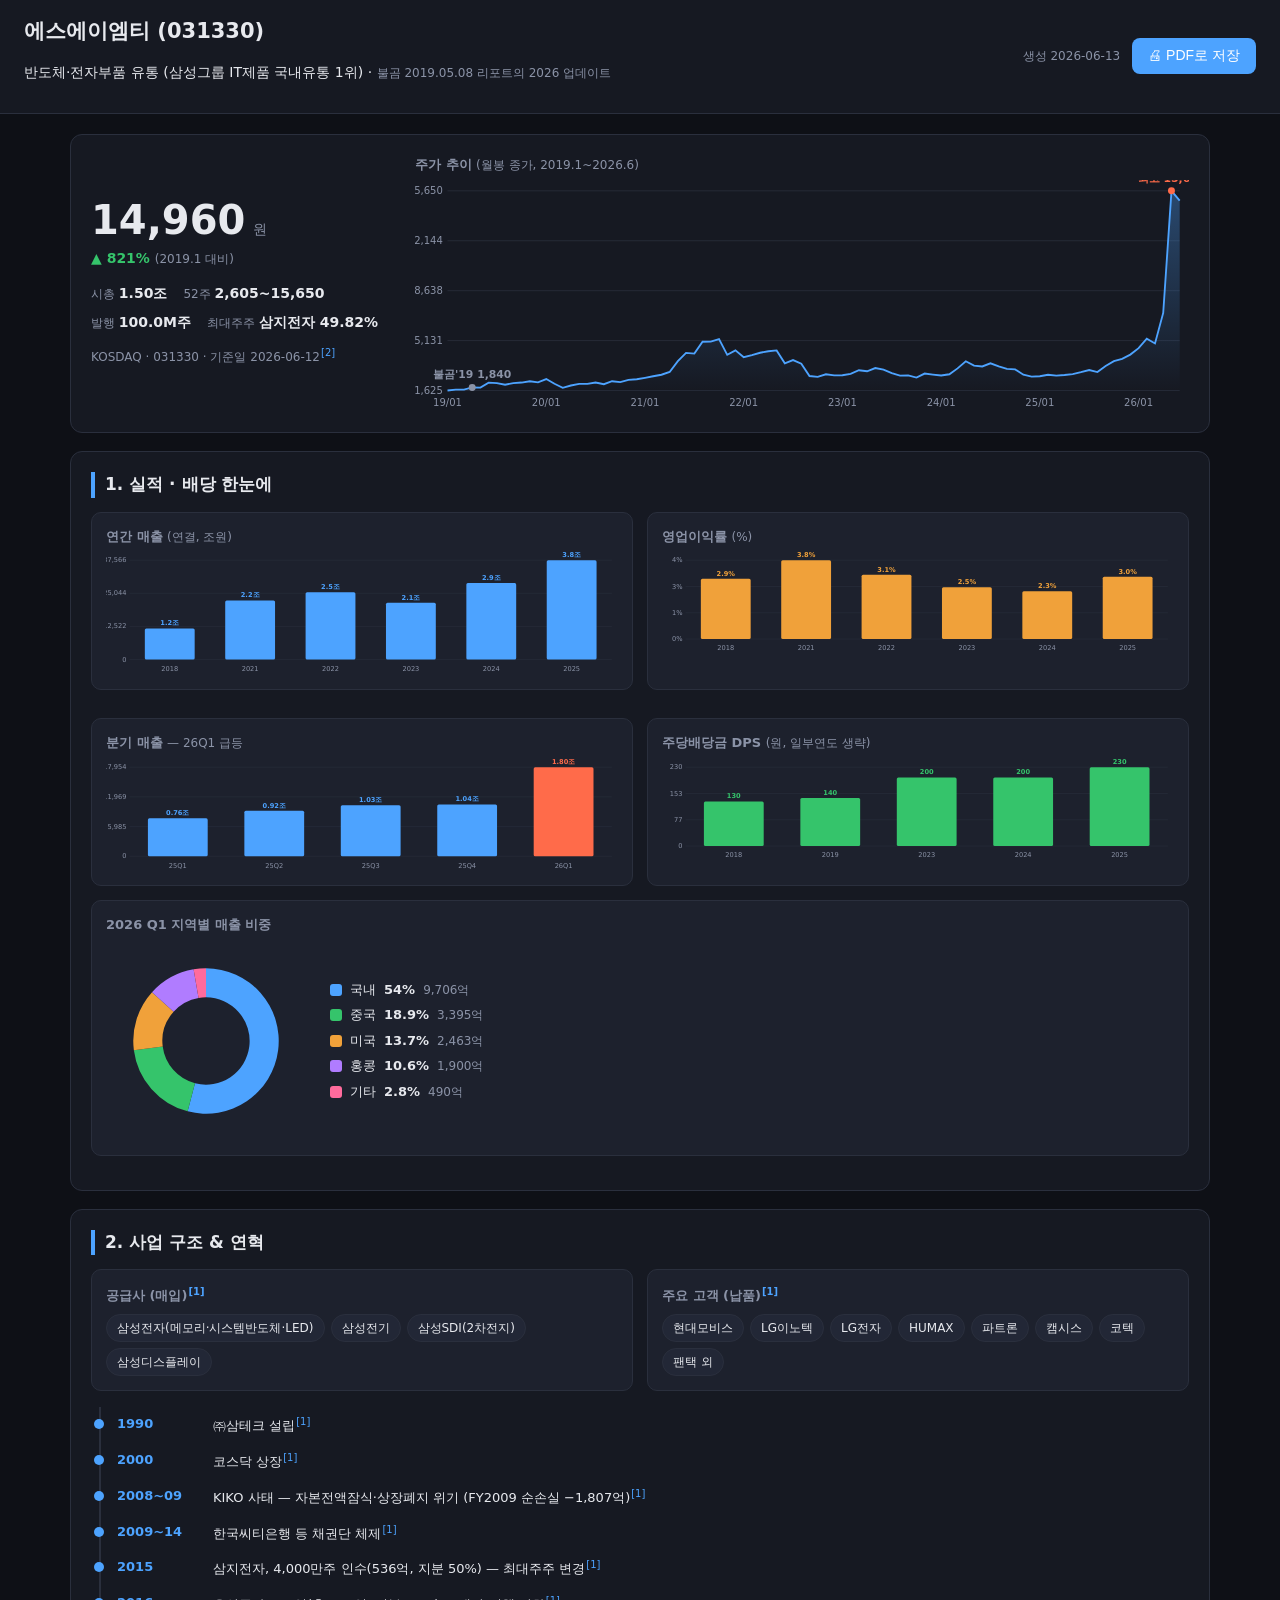
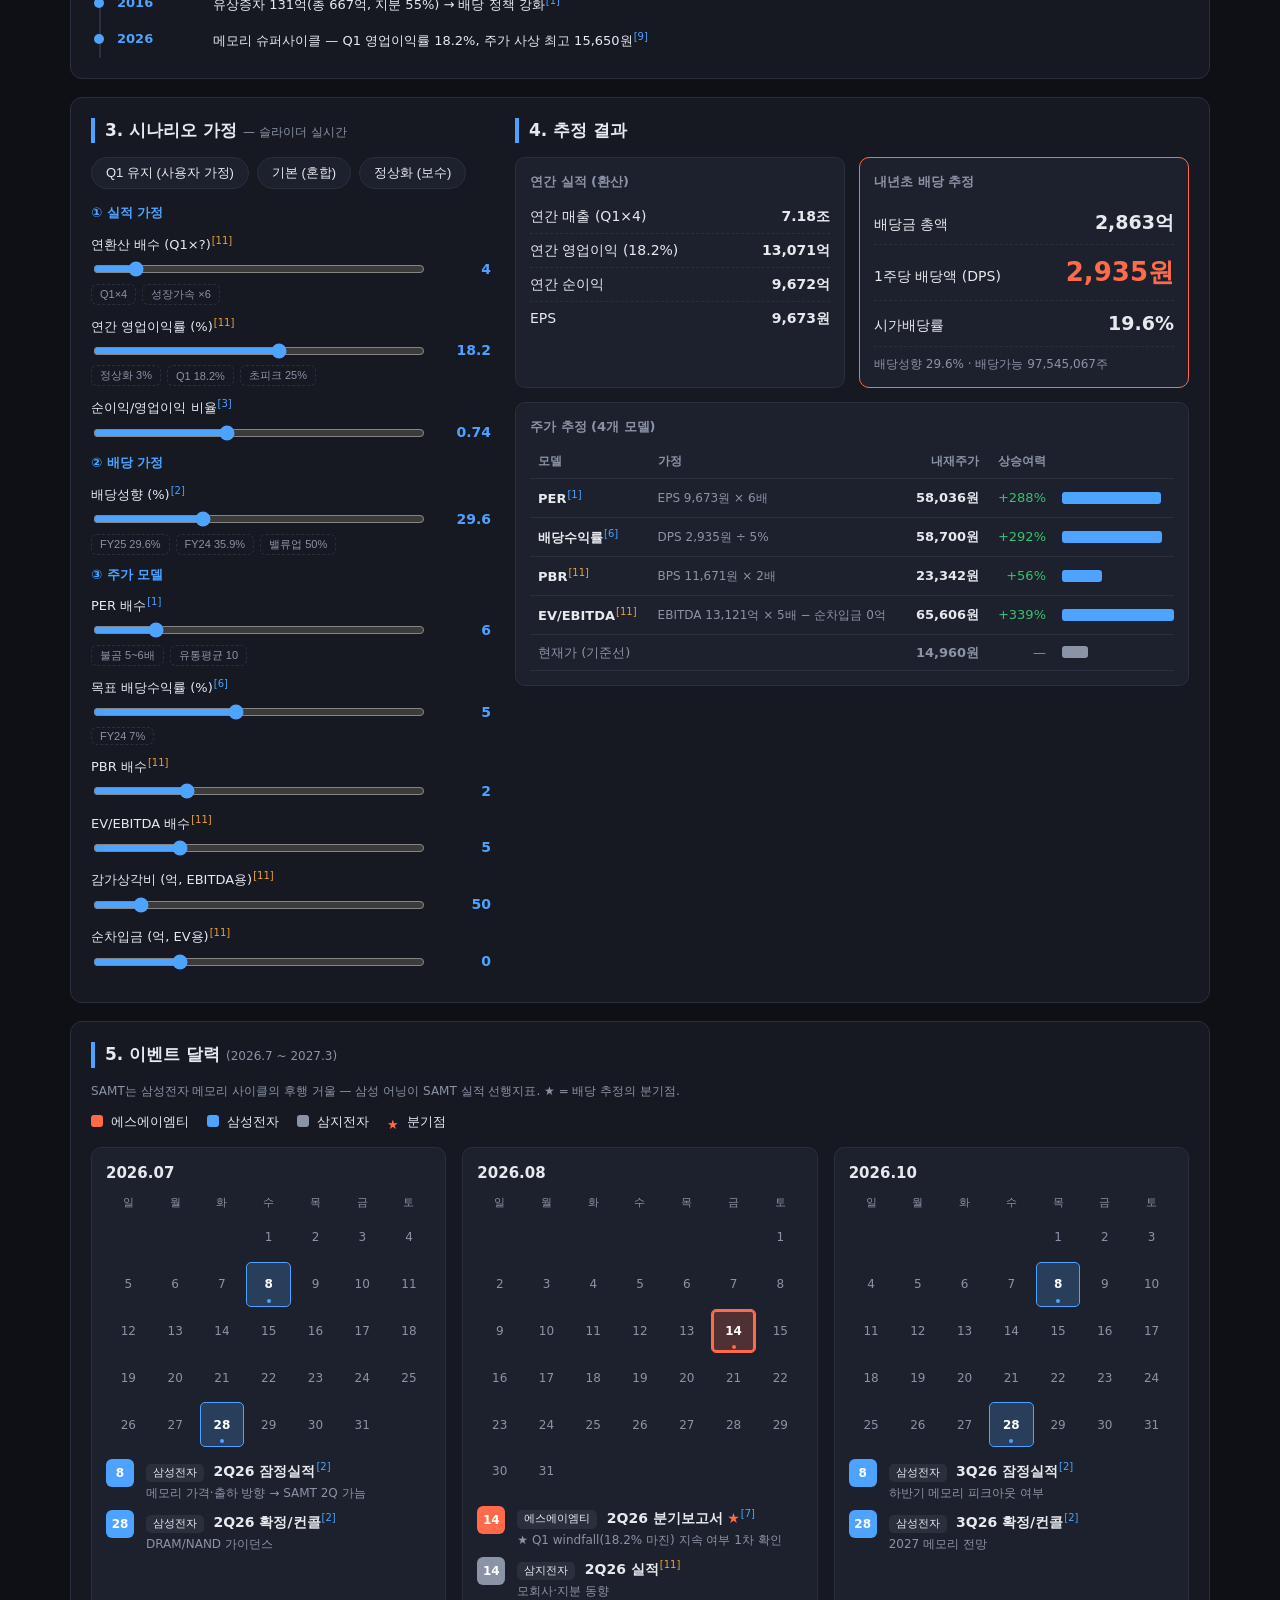
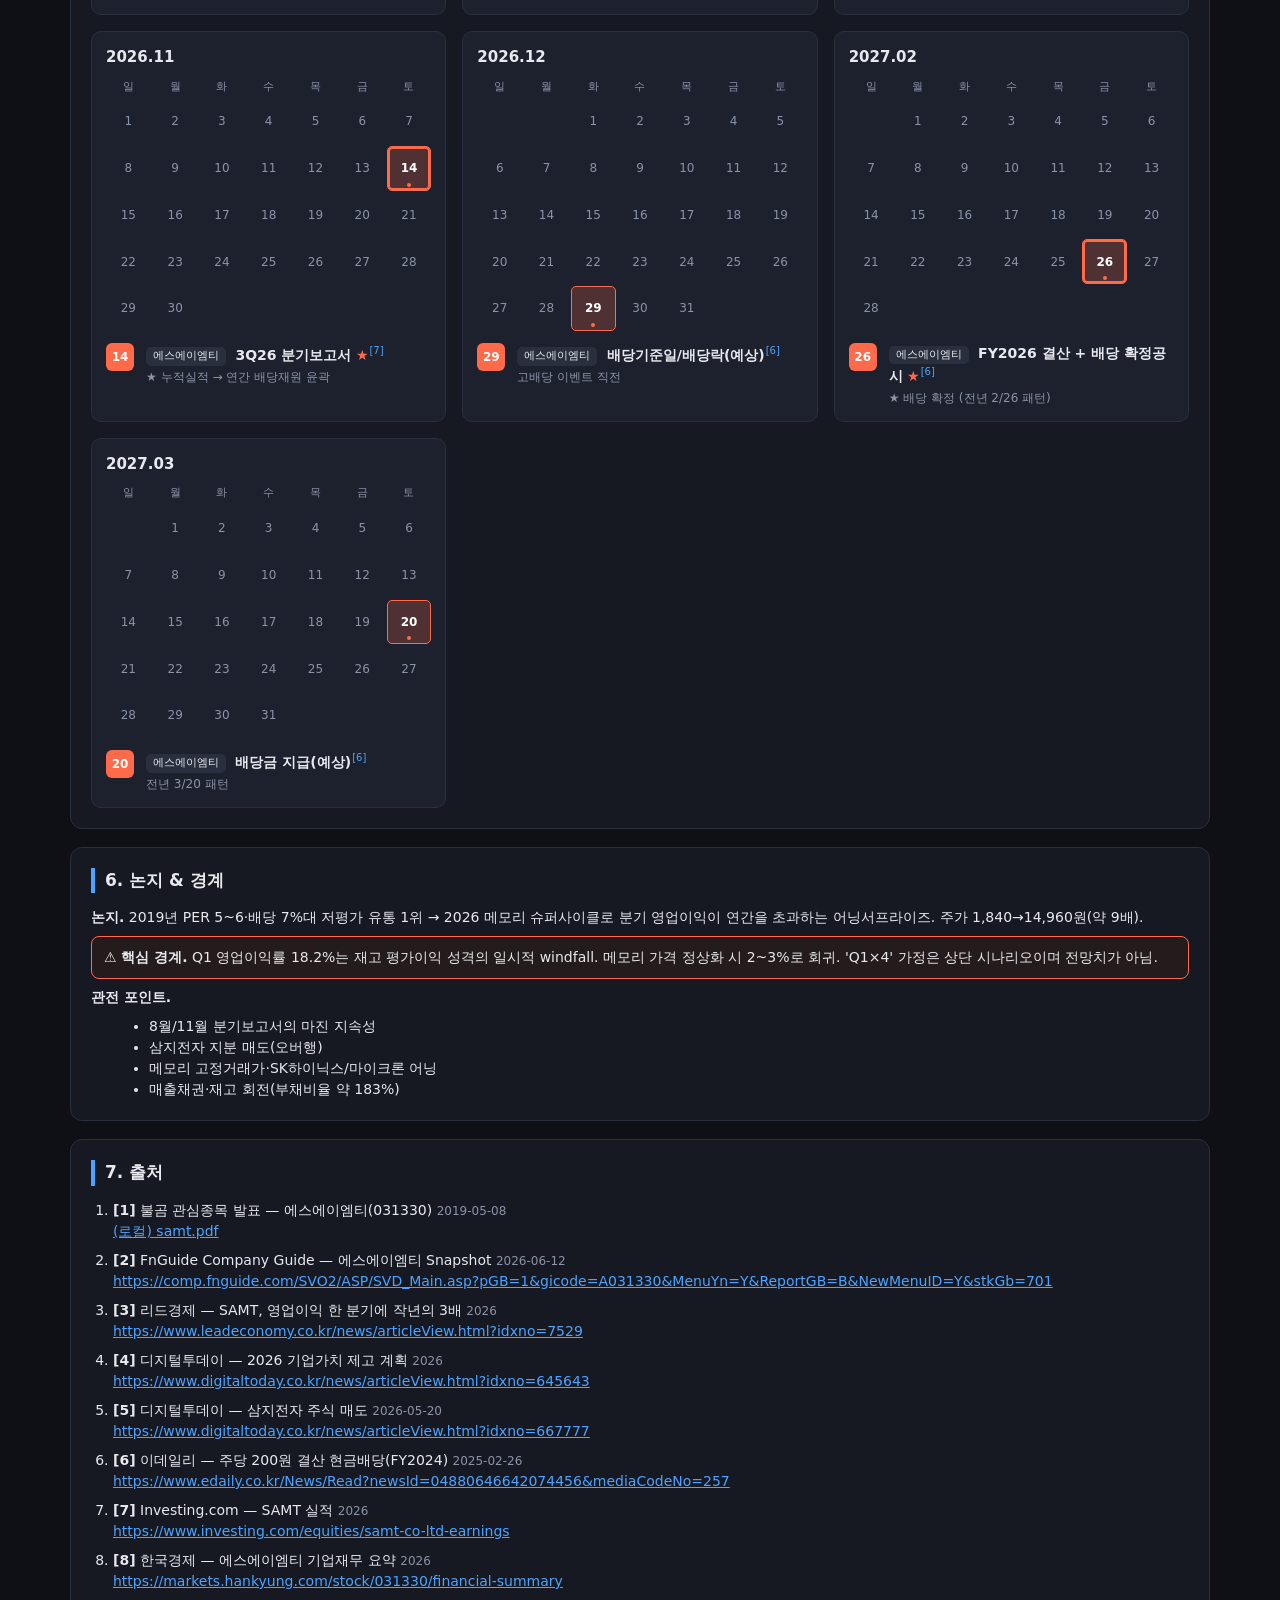
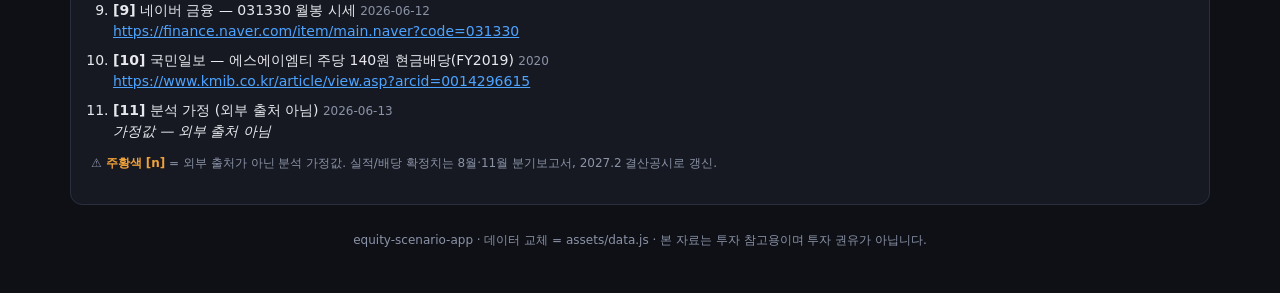
==== samt/index.html @ 032c8e7d "invest_companies: 공개 기업 시나리오 분석 포털 + SAMT(031330) 앱 - 포털 index.html + samt/ 인터랙티브 앱(주가차트·실적/배당 시각화·달" ====
<!DOCTYPE html>
<html lang="ko">
<head>
  <meta charset="UTF-8">
  <meta name="viewport" content="width=device-width, initial-scale=1.0">
  <title>에스에이엠티(031330) 시나리오 분석</title>
  <link rel="stylesheet" href="assets/style.css">
</head>
<body>
  <header class="top">
    <div class="brand">
      <h1 id="title">로딩…</h1>
      <p id="subtitle"></p>
    </div>
    <div class="actions">
      <span id="genstamp" class="sub"></span>
      <button id="printBtn">🖨 PDF로 저장</button>
    </div>
  </header>

  <main>
    <!-- 히어로 + 주가 차트 -->
    <section class="panel hero-panel">
      <div id="hero" class="hero"></div>
      <div class="chartbox"><div class="chart-h">주가 추이 <span class="sub">(월봉 종가, 2019.1~2026.6)</span></div><div id="priceChart"></div></div>
    </section>

    <!-- 실적/배당 시각화 -->
    <section class="panel">
      <h2>1. 실적 · 배당 한눈에</h2>
      <div class="grid2">
        <div class="cb"><div class="chart-h">연간 매출 <span class="sub">(연결, 조원)</span></div><div id="revChart"></div></div>
        <div class="cb"><div class="chart-h">영업이익률 <span class="sub">(%)</span></div><div id="opChart"></div></div>
        <div class="cb"><div class="chart-h">분기 매출 <span class="sub">— 26Q1 급등</span></div><div id="qChart"></div></div>
        <div class="cb"><div class="chart-h">주당배당금 DPS <span class="sub">(원, 일부연도 생략)</span></div><div id="dpsChart"></div></div>
      </div>
      <div class="cb"><div class="chart-h">2026 Q1 지역별 매출 비중</div><div id="regionChart"></div></div>
    </section>

    <!-- 기업 개요 -->
    <section class="panel">
      <h2>2. 사업 구조 & 연혁</h2>
      <div id="profile" class="profile"></div>
      <div id="timeline" class="timeline"></div>
    </section>

    <!-- 시나리오 -->
    <section class="panel split">
      <div class="left">
        <h2>3. 시나리오 가정 <span class="sub">— 슬라이더 실시간</span></h2>
        <div id="presets" class="presets"></div>
        <div id="sliders"></div>
      </div>
      <div class="right">
        <h2>4. 추정 결과</h2>
        <div class="resgrid">
          <div class="rescard"><h3>연간 실적 (환산)</h3><div id="pnl"></div></div>
          <div class="rescard hot"><h3>내년초 배당 추정</h3><div id="divbox"></div></div>
        </div>
        <div class="rescard wide"><h3>주가 추정 (4개 모델)</h3><div id="targets"></div></div>
      </div>
    </section>

    <!-- 이벤트 달력 -->
    <section class="panel">
      <h2>5. 이벤트 달력 <span class="sub">(2026.7 ~ 2027.3)</span></h2>
      <p class="sub">SAMT는 삼성전자 메모리 사이클의 후행 거울 — 삼성 어닝이 SAMT 실적 선행지표. ★ = 배당 추정의 분기점.</p>
      <div id="calLegend" class="callegend"></div>
      <div id="calendar" class="calwrap"></div>
    </section>

    <!-- 논지 -->
    <section class="panel">
      <h2>6. 논지 & 경계</h2>
      <div id="narrative" class="narrative"></div>
    </section>

    <!-- 출처 -->
    <section class="panel">
      <h2>7. 출처</h2>
      <ol id="sources" class="sources"></ol>
      <p class="sub">⚠️ <span class="assref-legend">주황색 [n]</span> = 외부 출처가 아닌 분석 가정값. 실적/배당 확정치는 8월·11월 분기보고서, 2027.2 결산공시로 갱신.</p>
    </section>

    <footer class="ftr sub">equity-scenario-app · 데이터 교체 = assets/data.js · 본 자료는 투자 참고용이며 투자 권유가 아닙니다.</footer>
  </main>

  <script src="assets/price.js"></script>
  <script src="assets/data.js"></script>
  <script src="assets/engine.js"></script>
</body>
</html>
---- samt/assets/style.css ----
:root{
  --bg:#0e1016; --panel:#161922; --card:#1d212d; --line:#2a2f3d;
  --tx:#e7e9ee; --sub:#8b93a7; --acc:#4da3ff; --hot:#ff6b4a; --up:#35c46b; --down:#ff5d6c; --assume:#f0a13a;
}
*{box-sizing:border-box}
body{margin:0;background:var(--bg);color:var(--tx);font-family:"Segoe UI","Malgun Gothic",system-ui,sans-serif;font-size:14px;line-height:1.5}
h1{font-size:21px;margin:0} h2{font-size:17px;margin:0 0 14px;border-left:4px solid var(--acc);padding-left:10px}
h3{font-size:13px;margin:0 0 8px;color:var(--sub);font-weight:600}
h4{font-size:13px;margin:0 0 8px;color:var(--acc)}
.sub{color:var(--sub);font-size:12px;font-weight:400}
a{color:var(--acc);word-break:break-all}

.top{display:flex;justify-content:space-between;align-items:center;gap:16px;padding:16px 24px;background:var(--panel);border-bottom:1px solid var(--line);position:sticky;top:0;z-index:5}
.actions{display:flex;align-items:center;gap:12px;white-space:nowrap}
#printBtn{background:var(--acc);color:#fff;border:0;border-radius:8px;padding:9px 16px;font-size:14px;cursor:pointer}
#printBtn:hover{filter:brightness(1.1)}

main{max-width:1180px;margin:0 auto;padding:20px}
.panel{background:var(--panel);border:1px solid var(--line);border-radius:12px;padding:20px;margin-bottom:18px}

/* hero */
.hero-panel{display:grid;grid-template-columns:300px 1fr;gap:24px;align-items:center}
@media(max-width:820px){.hero-panel{grid-template-columns:1fr}}
.price{display:flex;align-items:baseline;gap:8px;flex-wrap:wrap}
.price b{font-size:40px;font-variant-numeric:tabular-nums;line-height:1}
.price .unit{color:var(--sub)}
.chg{font-size:14px;font-weight:700}.chg.up{color:var(--up)}.chg.down{color:var(--down)}
.herostats{display:flex;flex-wrap:wrap;gap:8px 16px;margin-top:14px}
.herostats span{font-size:12px;color:var(--sub)}.herostats b{color:var(--tx);font-size:14px}
.herostamp{margin-top:12px}
.chartbox{min-width:0}
.chart-h{font-size:13px;color:var(--sub);margin-bottom:6px;font-weight:600}

/* charts */
.chart{width:100%;height:auto;display:block}
.chart .grid{stroke:var(--line);stroke-width:1}
.chart .yl,.chart .xl{fill:var(--sub);font-size:13px;font-family:inherit}
.chart .bl{font-size:13px;font-weight:700}
.chart .mklab{font-size:14px;font-weight:700}
.cb{background:var(--card);border:1px solid var(--line);border-radius:10px;padding:14px;margin-bottom:14px}
.grid2{display:grid;grid-template-columns:1fr 1fr;gap:14px}
@media(max-width:760px){.grid2{grid-template-columns:1fr}}
.donutwrap{display:flex;align-items:center;gap:24px;flex-wrap:wrap}
.donut{width:200px;height:200px}
.legend{display:flex;flex-direction:column;gap:6px}
.legend .lg,.callegend .lg{display:flex;align-items:center;gap:8px;font-size:13px}
.sw{width:12px;height:12px;border-radius:3px;display:inline-block}
.sw.star{background:transparent;color:var(--hot)}

/* profile */
.profile{display:grid;grid-template-columns:1fr 1fr;gap:14px;margin-bottom:16px}
@media(max-width:760px){.profile{grid-template-columns:1fr}}
.pcard{background:var(--card);border:1px solid var(--line);border-radius:10px;padding:14px}
.chips{display:flex;flex-wrap:wrap;gap:6px}
.chip{background:#222736;border:1px solid var(--line);border-radius:14px;padding:4px 10px;font-size:12px}
.timeline{display:flex;flex-direction:column;gap:0;border-left:2px solid var(--line);margin-left:8px;padding-left:0}
.tl{display:grid;grid-template-columns:84px 1fr;gap:12px;padding:7px 0 7px 16px;position:relative}
.tl::before{content:"";position:absolute;left:-7px;top:12px;width:10px;height:10px;border-radius:50%;background:var(--acc)}
.tly{color:var(--acc);font-weight:700;font-size:13px}
.tlt{font-size:13px}

/* split / sliders */
.split{display:grid;grid-template-columns:minmax(310px,400px) 1fr;gap:24px}
@media(max-width:880px){.split{grid-template-columns:1fr}}
.presets{display:flex;flex-wrap:wrap;gap:8px;margin-bottom:14px}
.preset{background:var(--card);border:1px solid var(--line);color:var(--tx);border-radius:20px;padding:6px 14px;cursor:pointer;font-size:13px}
.preset.active{background:var(--acc);border-color:var(--acc);color:#fff}
.sgroup{margin-bottom:8px}.srow{margin:10px 0}
.srow label{display:block;font-size:13px;margin-bottom:4px}
.sctl{display:flex;align-items:center;gap:10px}
.sctl input[type=range]{flex:1;accent-color:var(--acc)}
.sctl output{min-width:54px;text-align:right;font-variant-numeric:tabular-nums;font-weight:700;color:var(--acc)}
.marks{display:flex;flex-wrap:wrap;gap:6px;margin-top:4px}
.mark{background:transparent;border:1px dashed var(--line);color:var(--sub);border-radius:6px;padding:2px 8px;font-size:11px;cursor:pointer}
.mark:hover{border-color:var(--acc);color:var(--acc)}

/* results */
.resgrid{display:grid;grid-template-columns:1fr 1fr;gap:14px;margin-bottom:14px}
@media(max-width:620px){.resgrid{grid-template-columns:1fr}}
.rescard{background:var(--card);border:1px solid var(--line);border-radius:10px;padding:14px}
.rescard.hot{border-color:var(--hot)}
.card-row{display:flex;justify-content:space-between;padding:6px 0;border-bottom:1px dashed var(--line)}
.card-row:last-child{border:0}.card-row b{font-variant-numeric:tabular-nums}
.big{display:flex;justify-content:space-between;align-items:baseline;padding:8px 0;border-bottom:1px dashed var(--line)}
.big b{font-size:19px;font-variant-numeric:tabular-nums}.big.hot b{font-size:26px;color:var(--hot)}
.hint{color:var(--sub);font-size:12px;margin-top:8px}
#targets table{width:100%;border-collapse:collapse;font-size:13px}
#targets th,#targets td{padding:8px;border-bottom:1px solid var(--line);text-align:left;vertical-align:middle}
#targets th{color:var(--sub);font-weight:600;font-size:12px}
#targets .num{text-align:right;font-variant-numeric:tabular-nums}
#targets .assume{color:var(--sub);font-size:12px}
#targets .up{color:var(--up)}#targets .down{color:var(--down)}
#targets .bar{width:120px}#targets td.bar{padding-right:0}
#targets .bar .b{display:block;height:12px;background:var(--acc);border-radius:3px;min-width:2px}
#targets .bar .b.cur{background:var(--sub)}
#targets tr.cur td{color:var(--sub)}

/* calendar */
.callegend{display:flex;flex-wrap:wrap;gap:8px 18px;margin:10px 0 16px}
.calwrap{display:grid;grid-template-columns:repeat(auto-fill,minmax(280px,1fr));gap:16px}
.month{background:var(--card);border:1px solid var(--line);border-radius:10px;padding:14px}
.month h4{font-size:15px;color:var(--tx);margin-bottom:10px}
.cal .wd{display:grid;grid-template-columns:repeat(7,1fr);gap:2px;margin-bottom:4px}
.cal .wd span{text-align:center;font-size:11px;color:var(--sub)}
.cal .grid{display:grid;grid-template-columns:repeat(7,1fr);gap:2px}
.cell{aspect-ratio:1;display:flex;align-items:center;justify-content:center;font-size:12px;color:var(--sub);border-radius:5px;position:relative}
.cell.empty{visibility:hidden}
.cell.ev{background:color-mix(in srgb,var(--ec) 22%,transparent);color:#fff;font-weight:700;border:1px solid var(--ec)}
.cell.ev.star{box-shadow:0 0 0 2px var(--hot) inset}
.cell .dot{position:absolute;bottom:3px;width:4px;height:4px;border-radius:50%;background:var(--ec)}
.elists{margin-top:12px;display:flex;flex-direction:column;gap:8px}
.elist{display:grid;grid-template-columns:30px 1fr;gap:10px;align-items:start}
.elist .d{width:28px;height:28px;border-radius:6px;display:flex;align-items:center;justify-content:center;color:#fff;font-weight:700;font-size:12px}
.tag{display:inline-block;background:var(--line);border-radius:5px;padding:1px 7px;font-size:11px;margin-right:5px}
.st{color:var(--hot)}
.evr{color:var(--sub);font-size:12px;margin-top:2px}

/* narrative / sources */
.narrative p{margin:8px 0}.narrative ul{margin:6px 0 0 18px}
.narrative .warn{background:#241c1c;border:1px solid var(--hot);border-radius:8px;padding:10px 12px}
.sources{margin:0;padding-left:22px}.sources li{margin:8px 0}
.assref-legend{color:var(--assume);font-weight:700}
sup.fn{color:var(--acc);font-size:10px;cursor:help;margin-left:1px}
sup.fn.assref{color:var(--assume)}
.ftr{text-align:center;padding:8px 0 24px}

/* PRINT */
@media print{
  :root{--bg:#fff;--panel:#fff;--card:#fff;--line:#bbb;--tx:#111;--sub:#555}
  body{font-size:11px}
  .top{position:static;border-bottom:1px solid #000}
  #printBtn,.presets,.marks{display:none!important}
  .sctl input[type=range]{display:none}.sctl output{color:#000}.srow label{margin-bottom:0}
  .panel{border:1px solid #999;break-inside:avoid;page-break-inside:avoid;margin-bottom:10px}
  .grid2,.profile{grid-template-columns:1fr 1fr}.split{grid-template-columns:1fr 1fr}
  .calwrap{grid-template-columns:repeat(3,1fr)}
  .cell.ev,.chart rect,.chart path,.cell .dot,.elist .d,.sw{-webkit-print-color-adjust:exact;print-color-adjust:exact}
  .narrative .warn{background:#f3f3f3;border-color:#000}
  a{color:#000;text-decoration:underline}
  sup.fn,sup.fn.assref{color:#000}
}
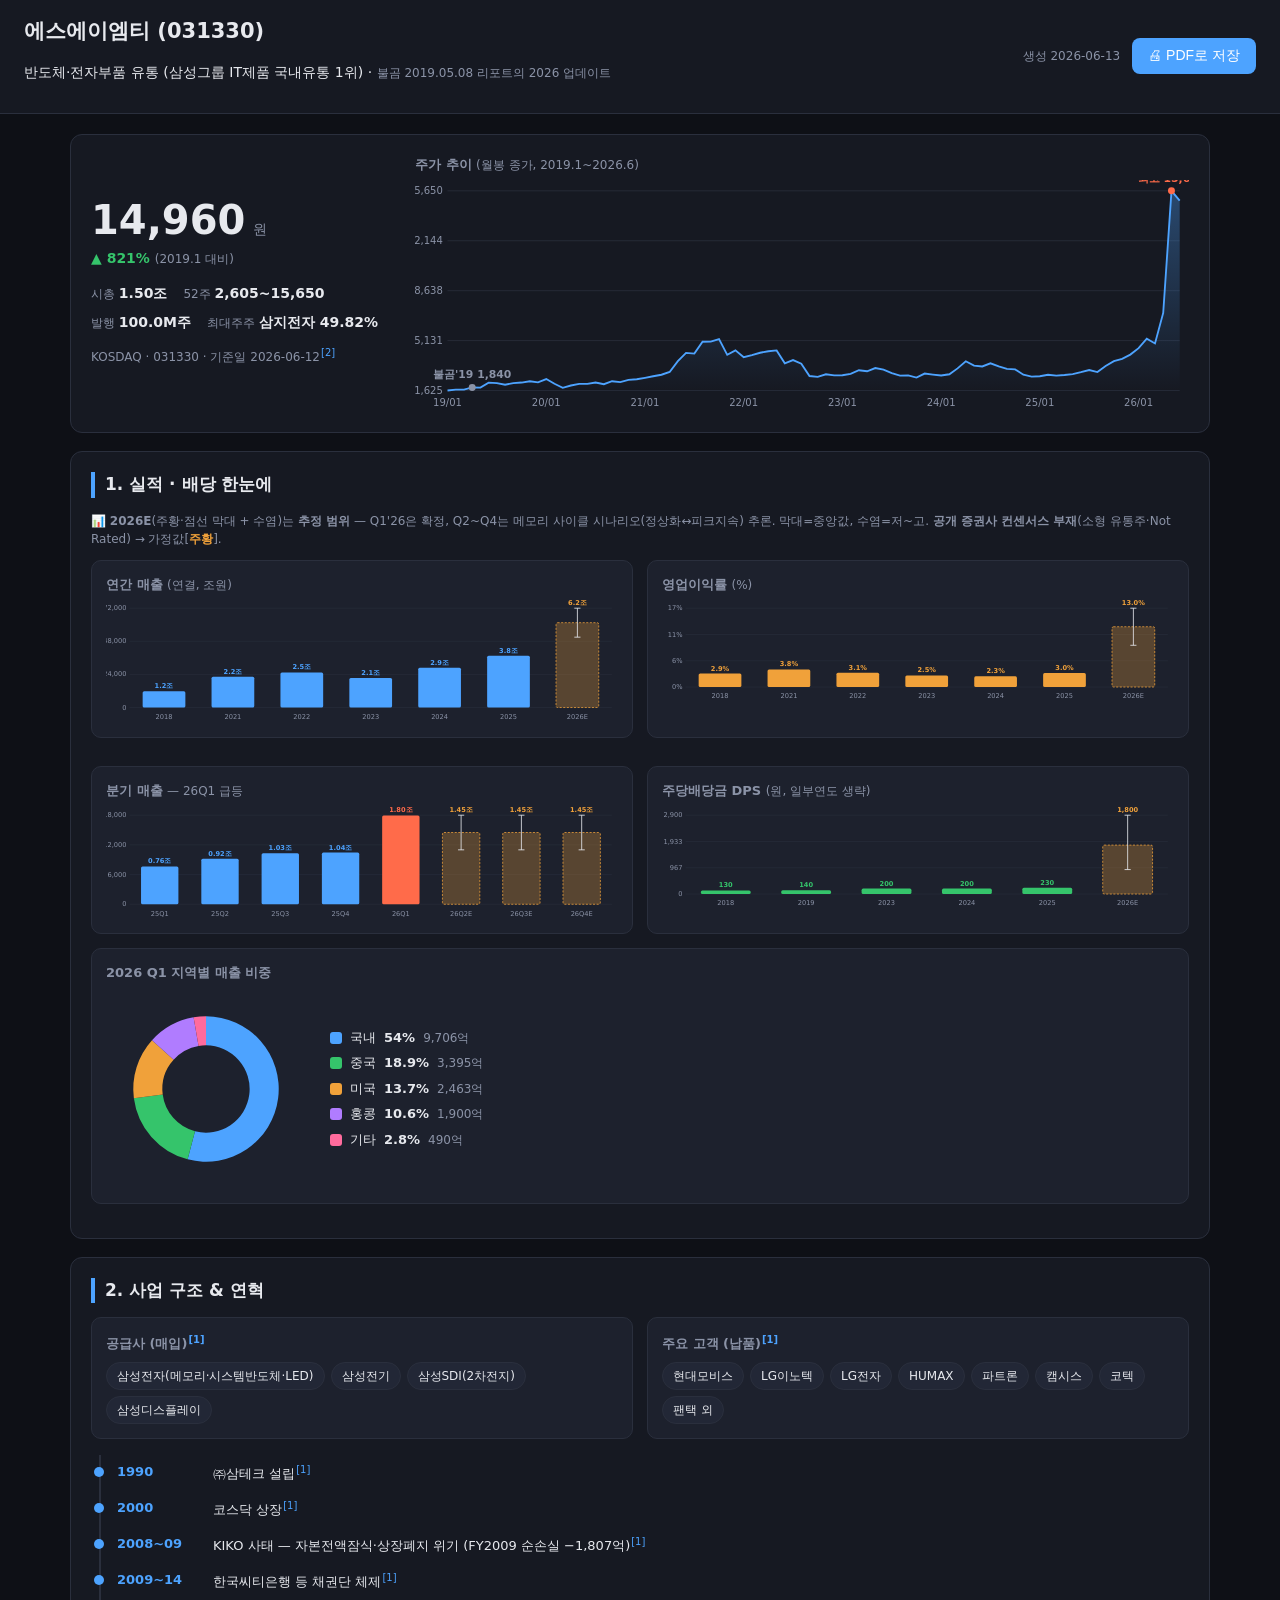
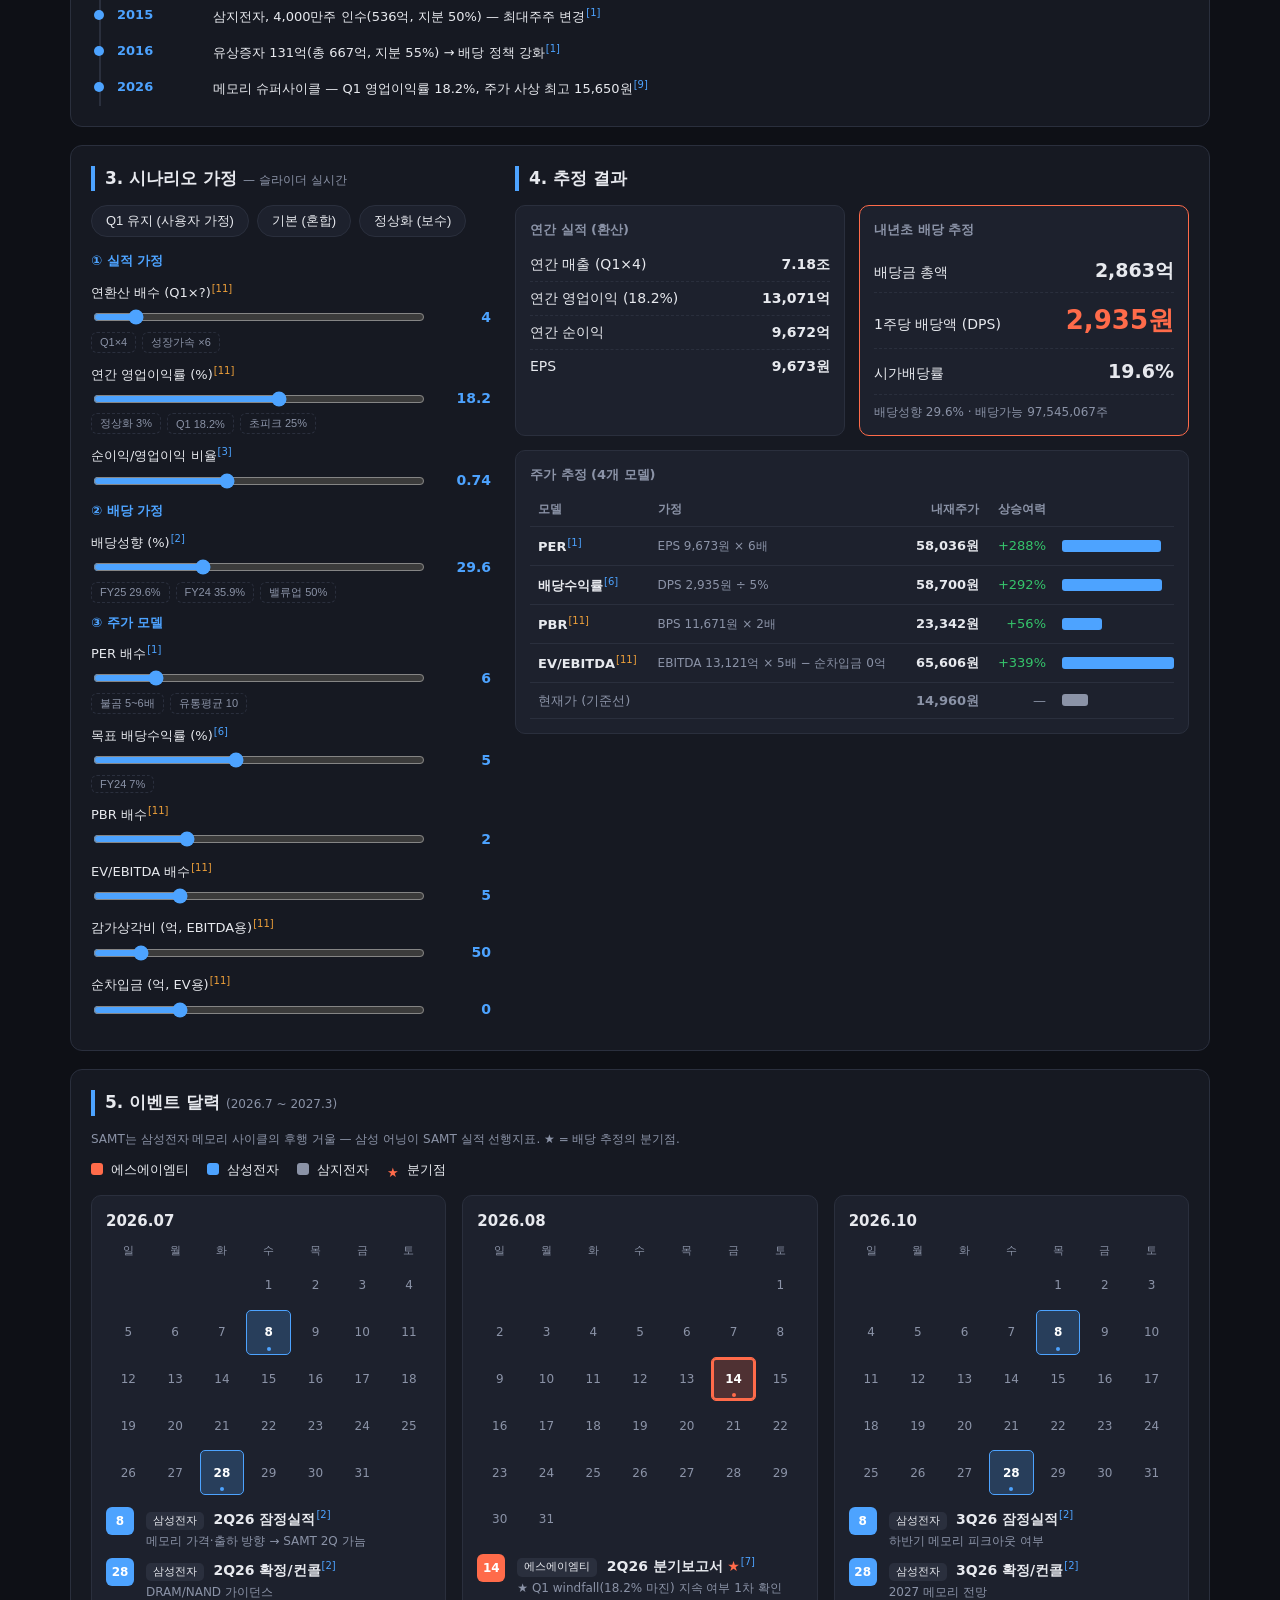
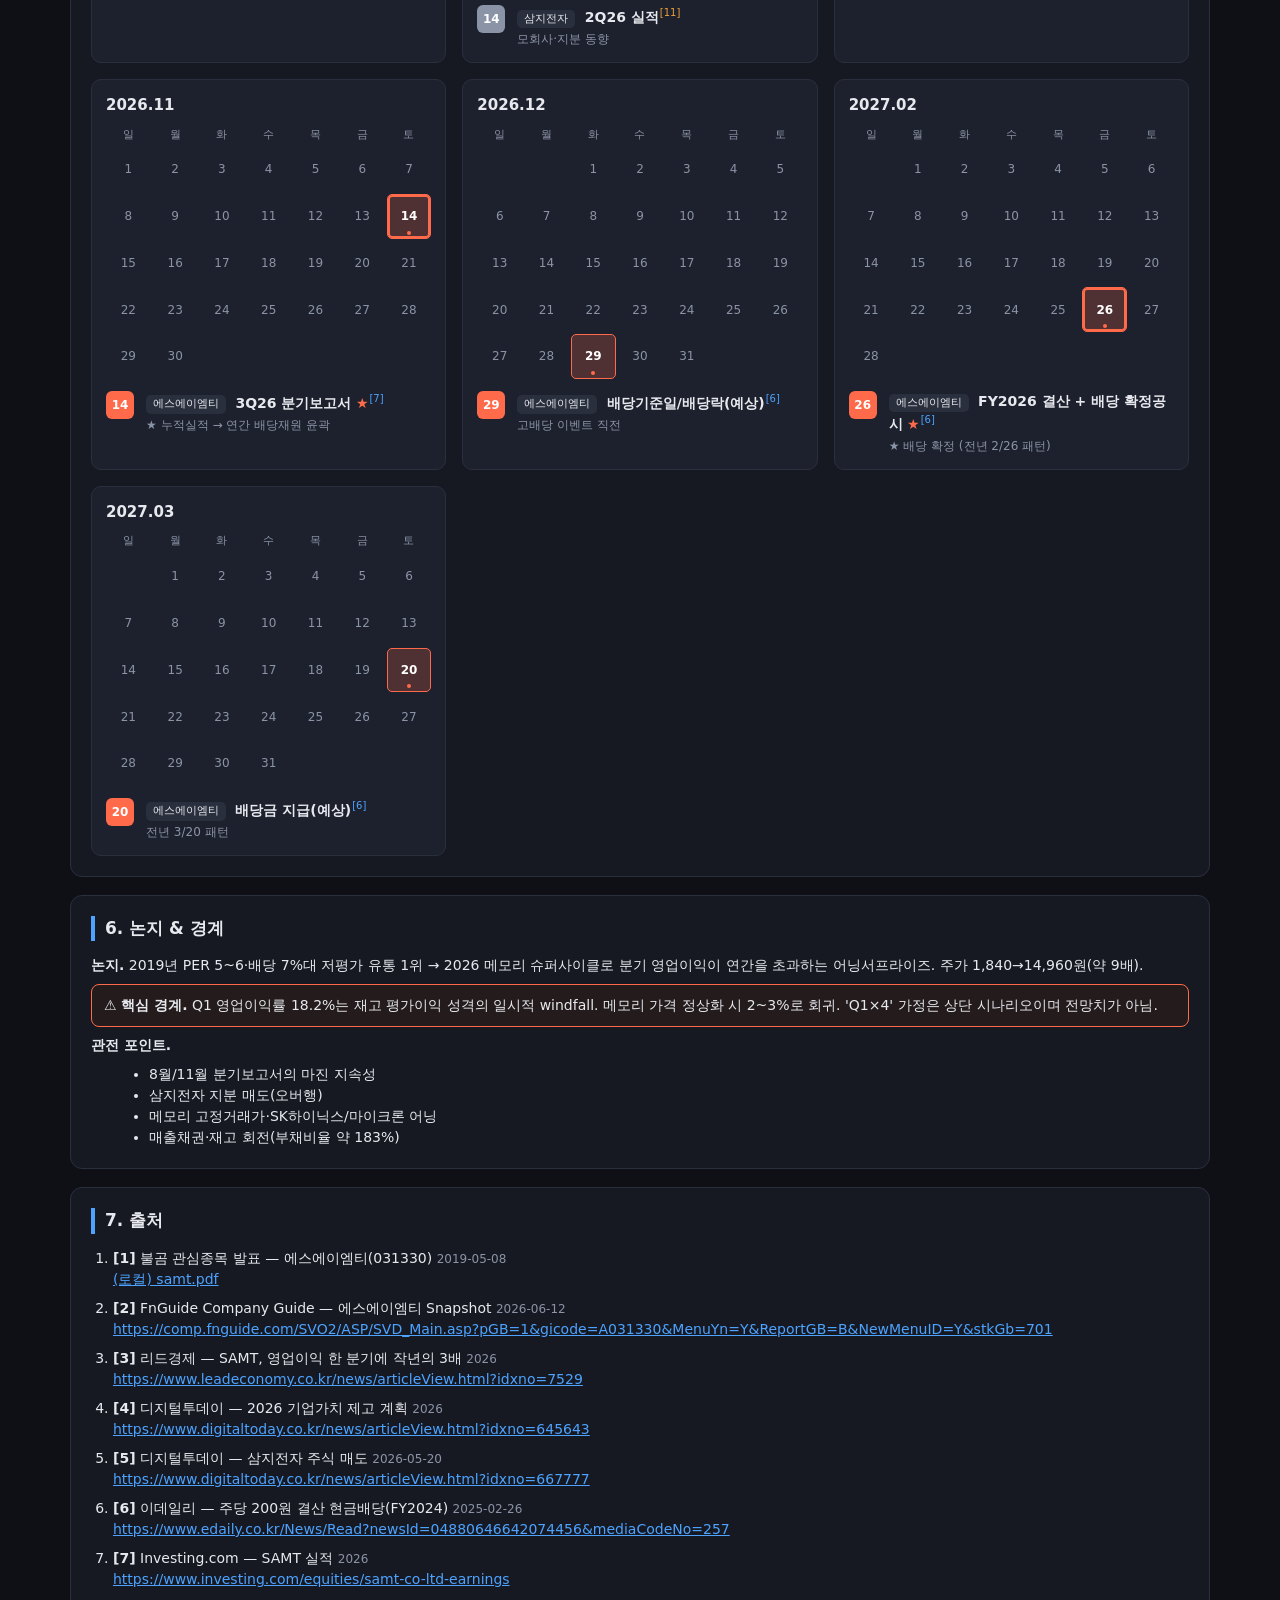
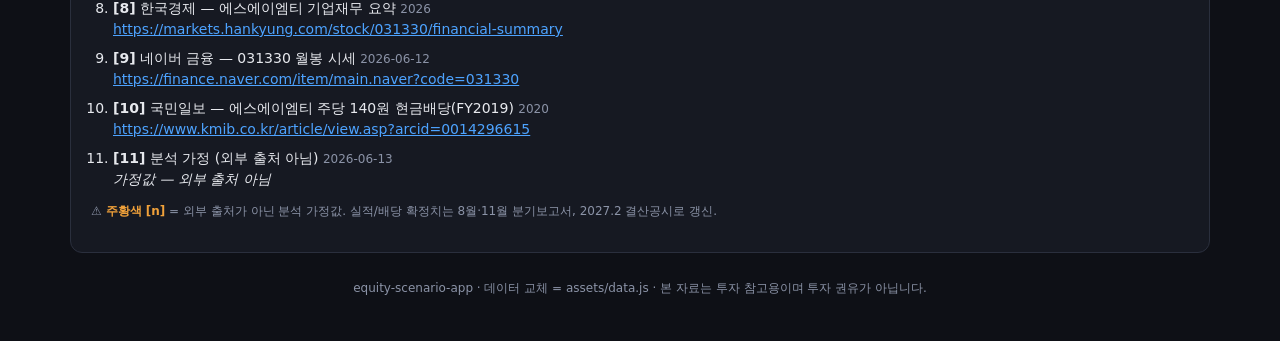
==== commit 841141c9: "samt: 실적·배당 차트에 2026E 추정 범위(수염) 추가 - 매출/영업이익률/분기/DPS 차트에 2026E 막대(중앙값)+수염(저~고) - Q1 확정 + Q2~Q4 메모리 사" ====
--- a/samt/index.html
+++ b/samt/index.html
@@ -28,6 +28,7 @@
     <!-- 실적/배당 시각화 -->
     <section class="panel">
       <h2>1. 실적 · 배당 한눈에</h2>
+      <p class="sub estcap">📊 <b>2026E</b>(주황·점선 막대 + 수염)는 <b>추정 범위</b> — Q1'26은 확정, Q2~Q4는 메모리 사이클 시나리오(정상화↔피크지속) 추론. 막대=중앙값, 수염=저~고. <b>공개 증권사 컨센서스 부재</b>(소형 유통주·Not Rated) → 가정값[<span class="assref-legend">주황</span>].</p>
       <div class="grid2">
         <div class="cb"><div class="chart-h">연간 매출 <span class="sub">(연결, 조원)</span></div><div id="revChart"></div></div>
         <div class="cb"><div class="chart-h">영업이익률 <span class="sub">(%)</span></div><div id="opChart"></div></div>
--- a/samt/assets/style.css
+++ b/samt/assets/style.css
@@ -36,6 +36,7 @@
 .chart .grid{stroke:var(--line);stroke-width:1}
 .chart .yl,.chart .xl{fill:var(--sub);font-size:13px;font-family:inherit}
 .chart .bl{font-size:13px;font-weight:700}
+.chart .wk{stroke:#e7e9ee;stroke-width:1.6}
 .chart .mklab{font-size:14px;font-weight:700}
 .cb{background:var(--card);border:1px solid var(--line);border-radius:10px;padding:14px;margin-bottom:14px}
 .grid2{display:grid;grid-template-columns:1fr 1fr;gap:14px}
@@ -135,6 +136,7 @@
   .grid2,.profile{grid-template-columns:1fr 1fr}.split{grid-template-columns:1fr 1fr}
   .calwrap{grid-template-columns:repeat(3,1fr)}
   .cell.ev,.chart rect,.chart path,.cell .dot,.elist .d,.sw{-webkit-print-color-adjust:exact;print-color-adjust:exact}
+  .chart .wk{stroke:#000}
   .narrative .warn{background:#f3f3f3;border-color:#000}
   a{color:#000;text-decoration:underline}
   sup.fn,sup.fn.assref{color:#000}
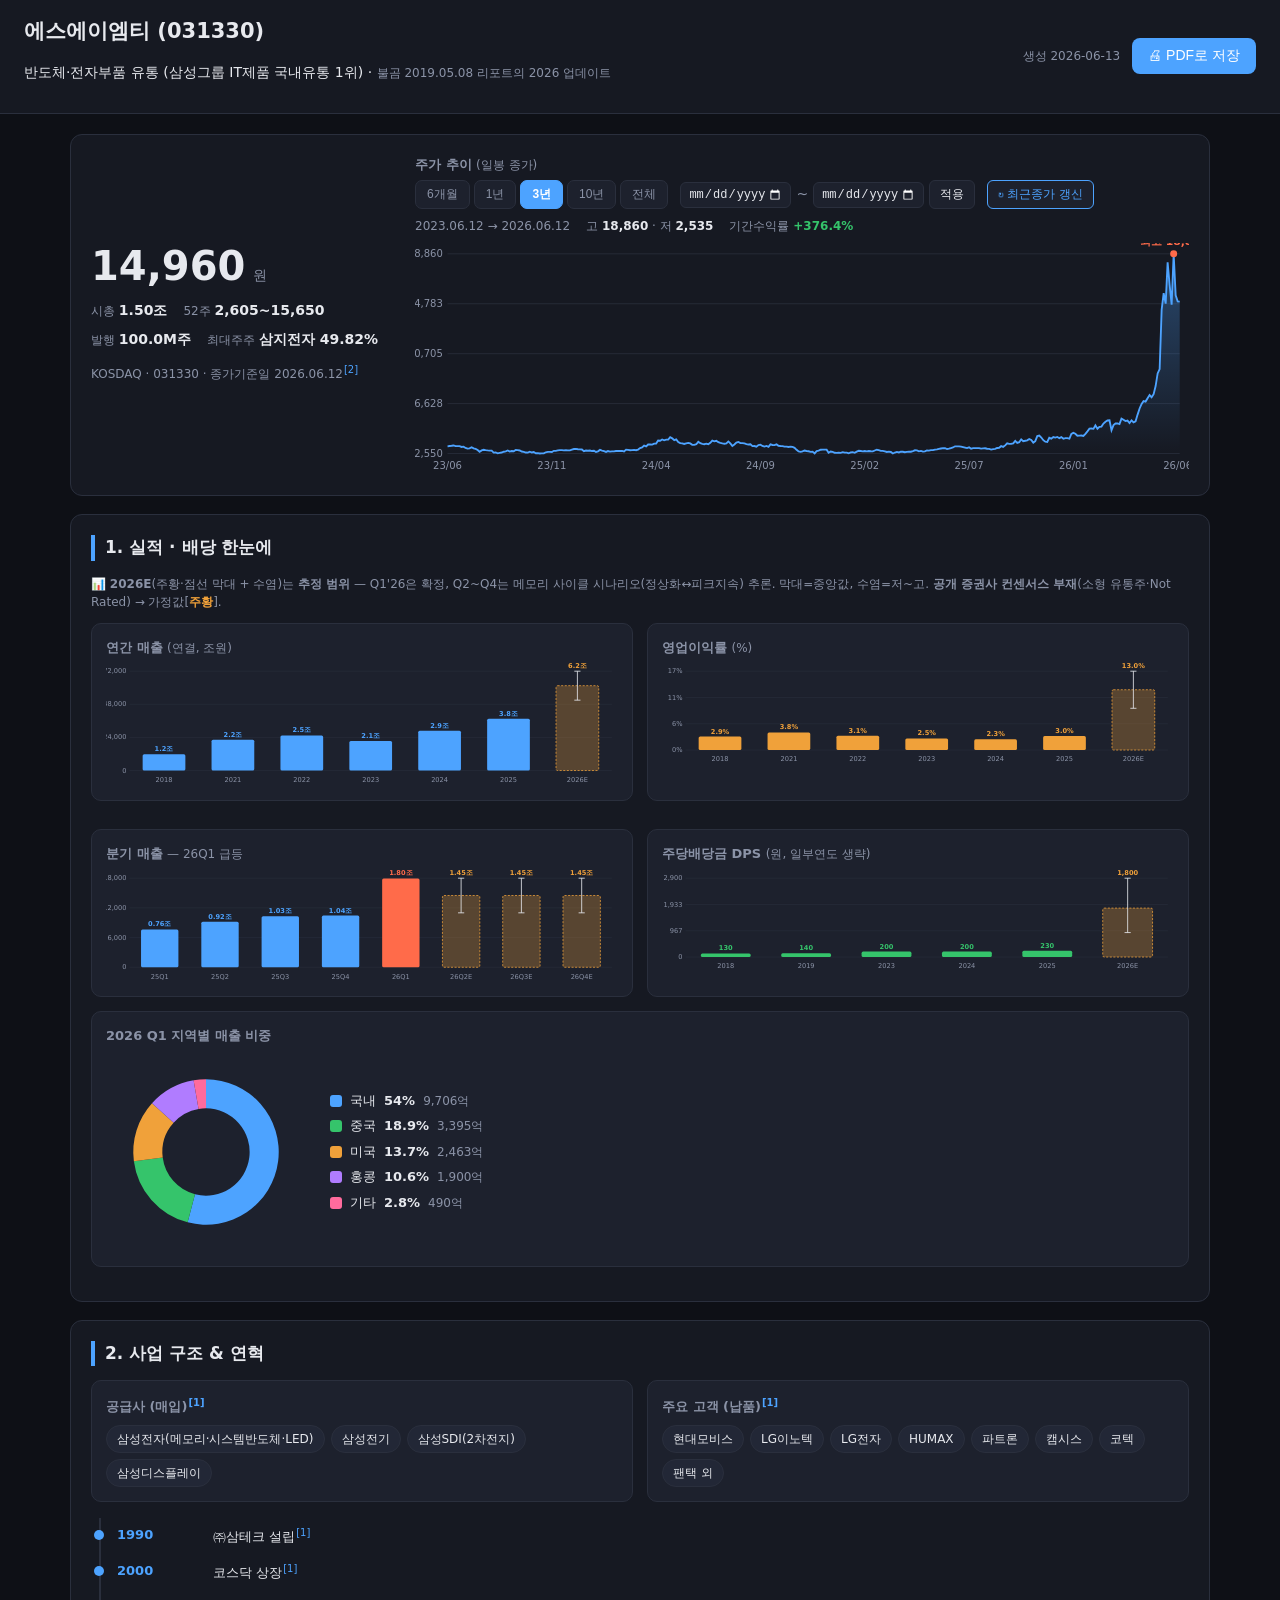
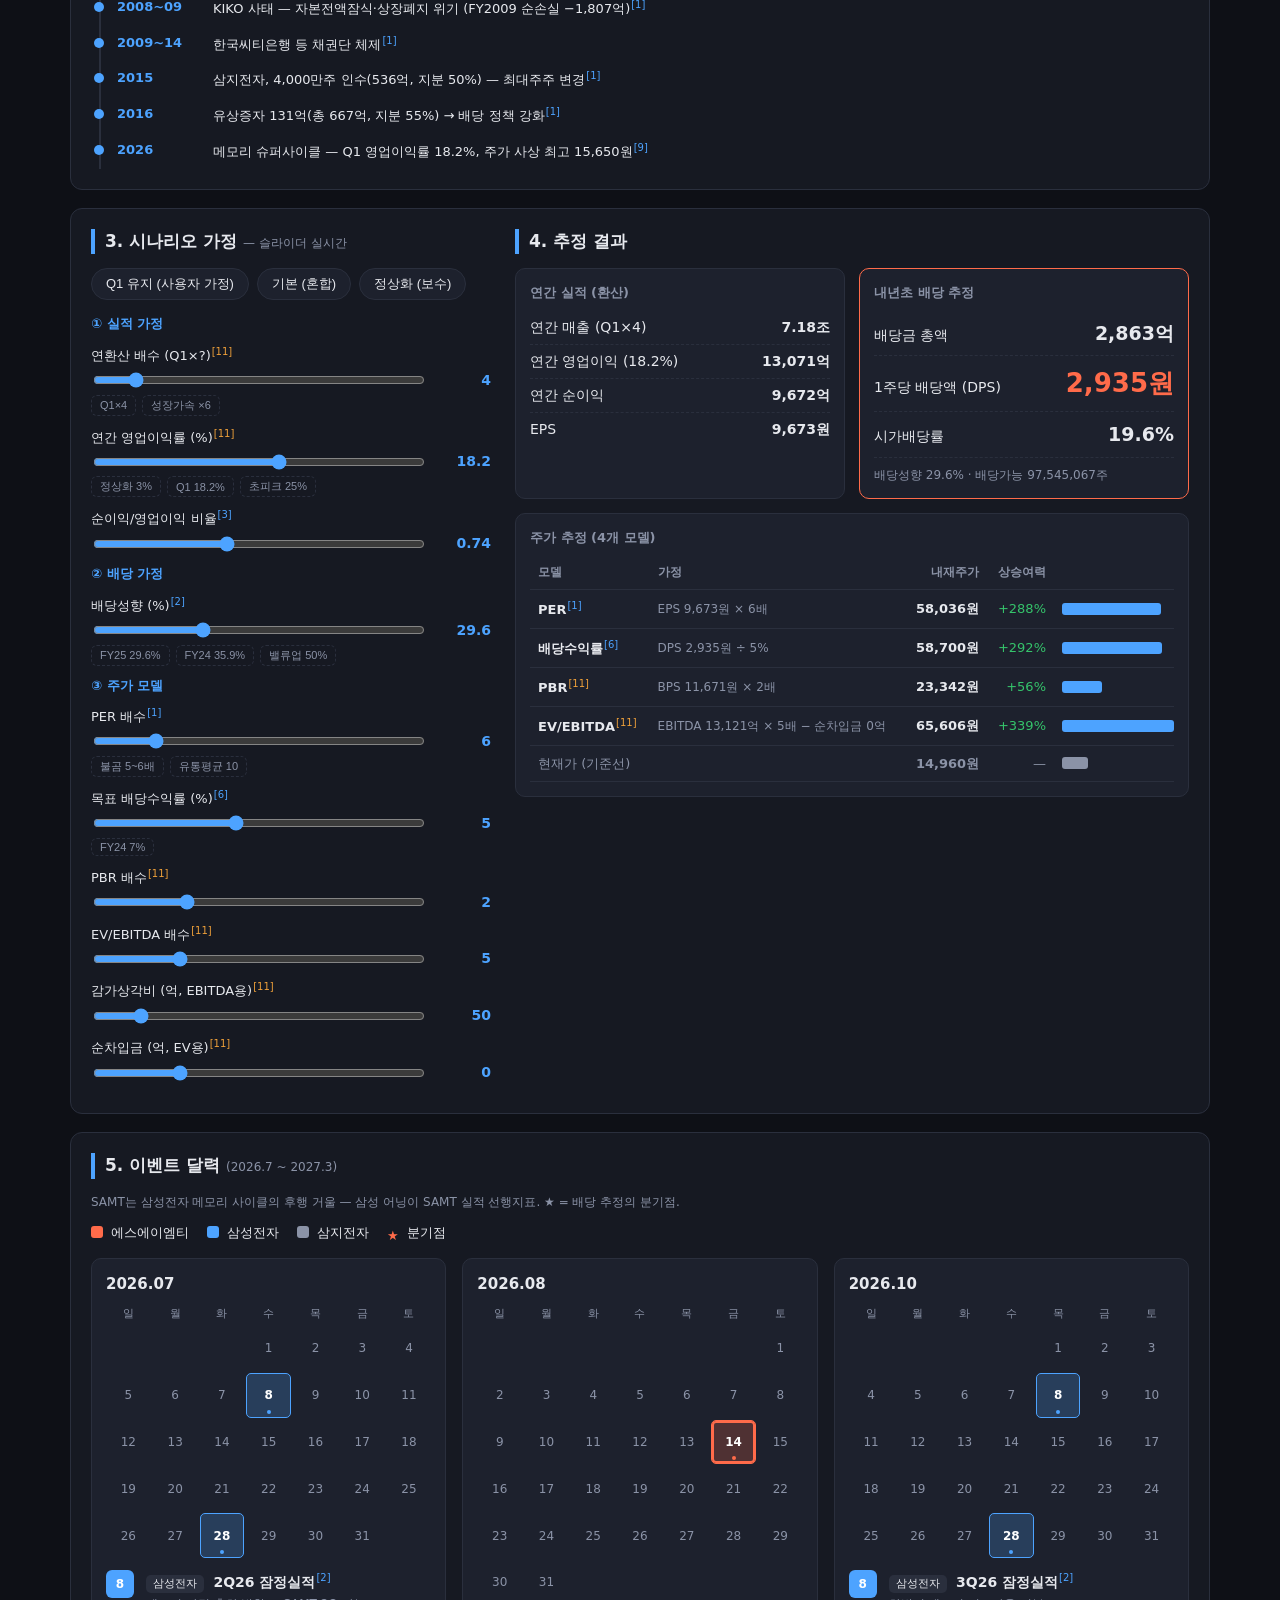
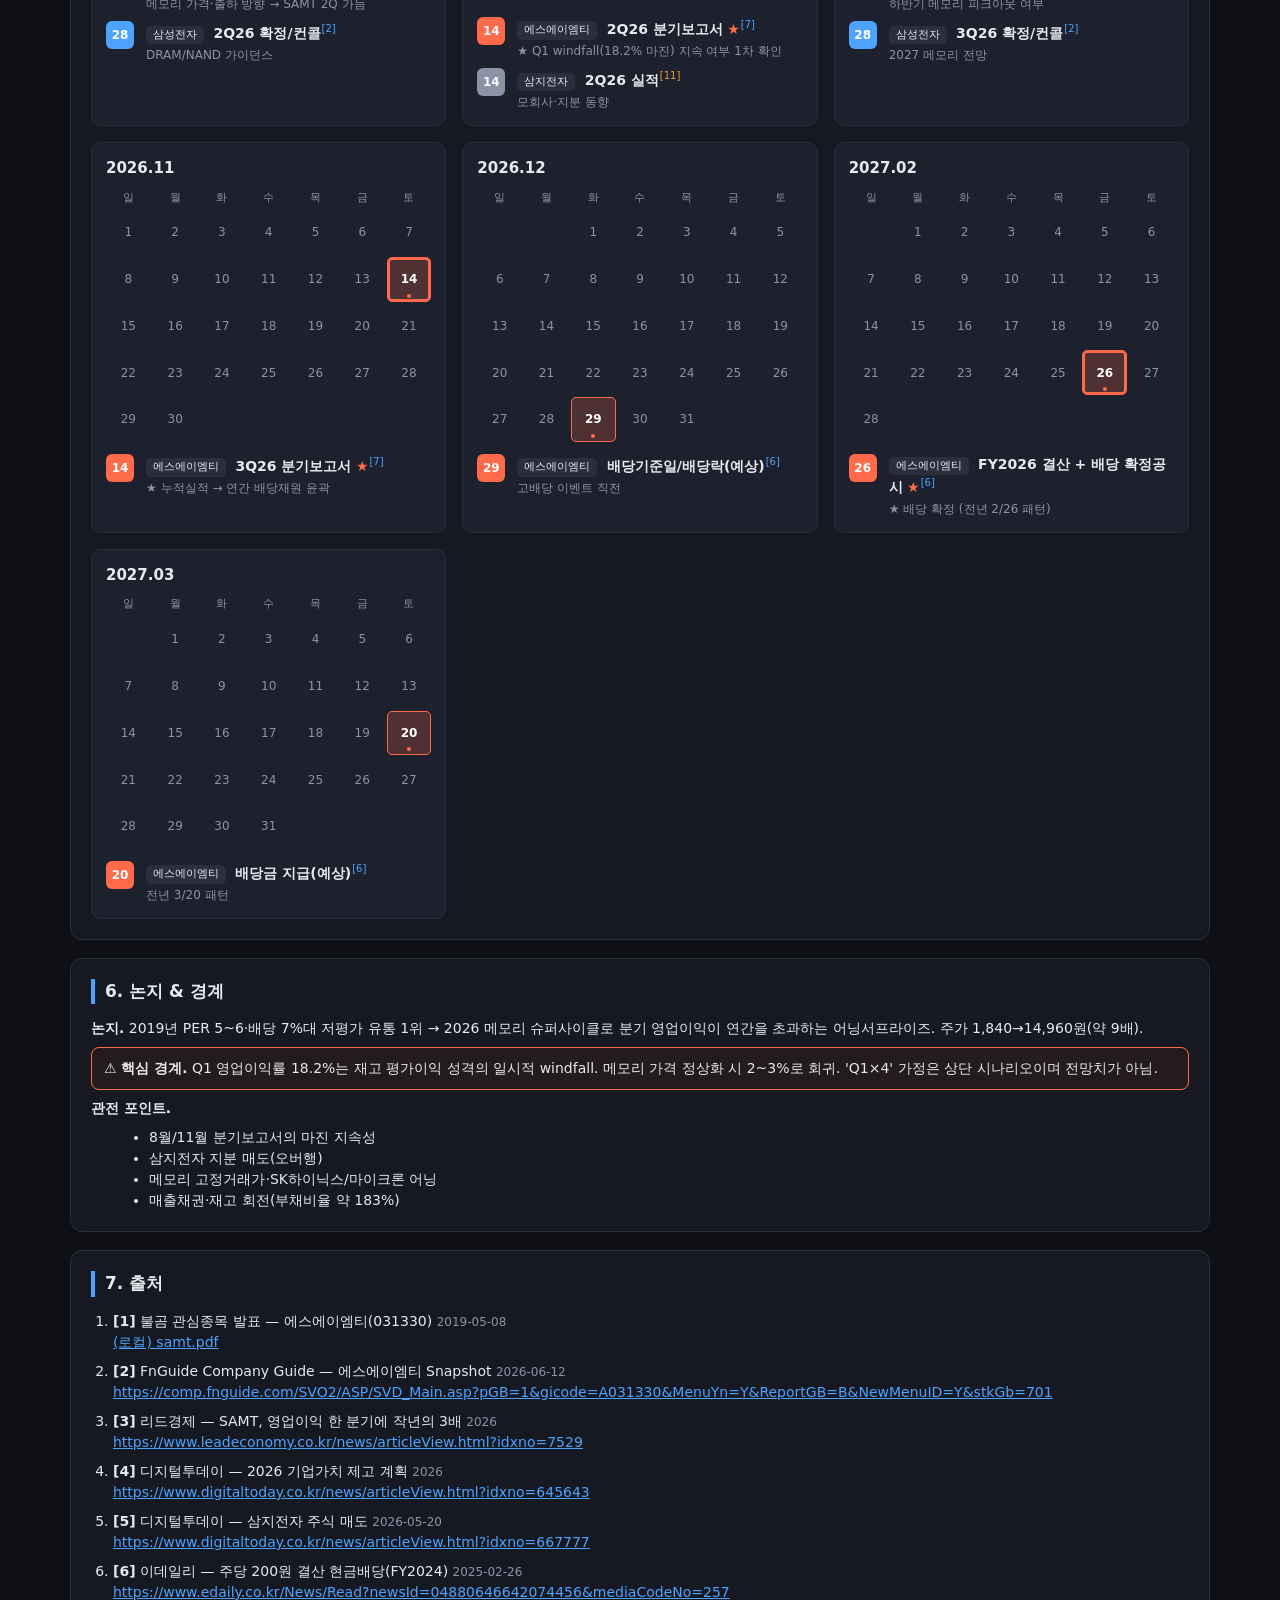
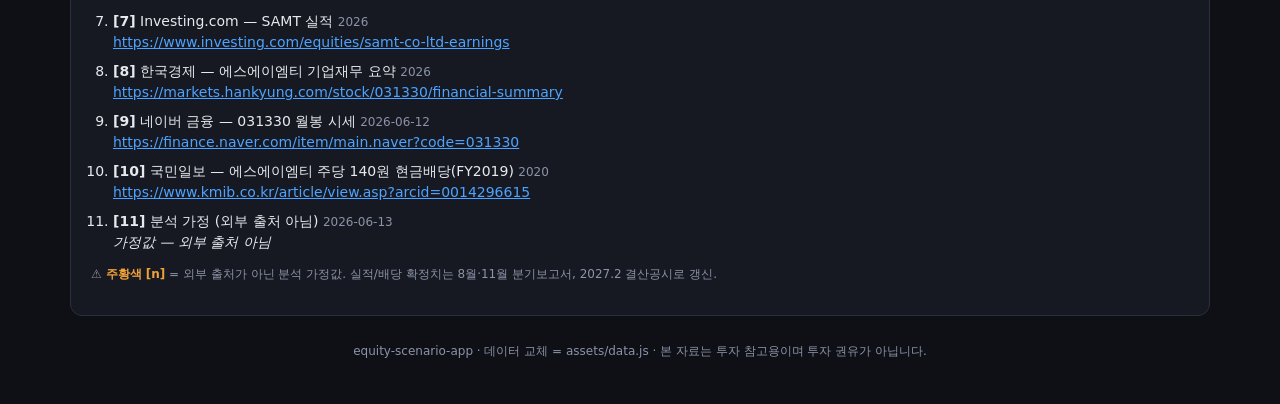
==== commit b086da2e: "samt: 주가차트 기간선택(6M/1Y/3Y/10Y/직접지정) + 최근종가 갱신(프록시) + 일봉 데이터 Co-Authored-By: Claude Opus 4.8 (1M conte" ====
--- a/samt/index.html
+++ b/samt/index.html
@@ -22,7 +22,21 @@
     <!-- 히어로 + 주가 차트 -->
     <section class="panel hero-panel">
       <div id="hero" class="hero"></div>
-      <div class="chartbox"><div class="chart-h">주가 추이 <span class="sub">(월봉 종가, 2019.1~2026.6)</span></div><div id="priceChart"></div></div>
+      <div class="chartbox">
+        <div class="chart-h">주가 추이 <span class="sub">(일봉 종가)</span></div>
+        <div class="pxctl">
+          <div class="pxbtns">
+            <button data-p="6M">6개월</button><button data-p="1Y">1년</button><button data-p="3Y" class="on">3년</button><button data-p="10Y">10년</button><button data-p="ALL">전체</button>
+          </div>
+          <div class="pxdate">
+            <input type="date" id="pxFrom"><span>~</span><input type="date" id="pxTo"><button id="pxApply">적용</button>
+          </div>
+          <button id="pxRefresh" class="refbtn">↻ 최근종가 갱신</button>
+          <span id="pxStatus" class="sub"></span>
+        </div>
+        <div id="priceStats" class="pxstats"></div>
+        <div id="priceChart"></div>
+      </div>
     </section>
 
     <!-- 실적/배당 시각화 -->
--- a/samt/assets/style.css
+++ b/samt/assets/style.css
@@ -30,6 +30,19 @@
 .herostamp{margin-top:12px}
 .chartbox{min-width:0}
 .chart-h{font-size:13px;color:var(--sub);margin-bottom:6px;font-weight:600}
+.pxctl{display:flex;flex-wrap:wrap;align-items:center;gap:8px 12px;margin-bottom:8px}
+.pxbtns{display:flex;gap:4px}
+.pxbtns button{background:var(--card);border:1px solid var(--line);color:var(--sub);border-radius:7px;padding:5px 11px;font-size:12px;cursor:pointer}
+.pxbtns button:hover{border-color:var(--acc);color:var(--tx)}
+.pxbtns button.on{background:var(--acc);border-color:var(--acc);color:#fff;font-weight:600}
+.pxdate{display:flex;align-items:center;gap:5px}
+.pxdate input[type=date]{background:var(--card);border:1px solid var(--line);color:var(--tx);border-radius:6px;padding:4px 7px;font-size:12px;color-scheme:dark}
+.pxdate span{color:var(--sub)}
+#pxApply,.refbtn{background:var(--card);border:1px solid var(--line);color:var(--tx);border-radius:6px;padding:5px 10px;font-size:12px;cursor:pointer}
+.refbtn{border-color:var(--acc);color:var(--acc)}
+.refbtn:hover{background:var(--acc);color:#fff}
+.pxstats{display:flex;flex-wrap:wrap;gap:6px 16px;font-size:12px;color:var(--sub);margin-bottom:8px}
+.pxstats b{color:var(--tx)}.pxstats .up b{color:var(--up)}.pxstats .down b{color:var(--down)}
 
 /* charts */
 .chart{width:100%;height:auto;display:block}
@@ -130,7 +143,7 @@
   :root{--bg:#fff;--panel:#fff;--card:#fff;--line:#bbb;--tx:#111;--sub:#555}
   body{font-size:11px}
   .top{position:static;border-bottom:1px solid #000}
-  #printBtn,.presets,.marks{display:none!important}
+  #printBtn,.presets,.marks,.pxctl{display:none!important}
   .sctl input[type=range]{display:none}.sctl output{color:#000}.srow label{margin-bottom:0}
   .panel{border:1px solid #999;break-inside:avoid;page-break-inside:avoid;margin-bottom:10px}
   .grid2,.profile{grid-template-columns:1fr 1fr}.split{grid-template-columns:1fr 1fr}
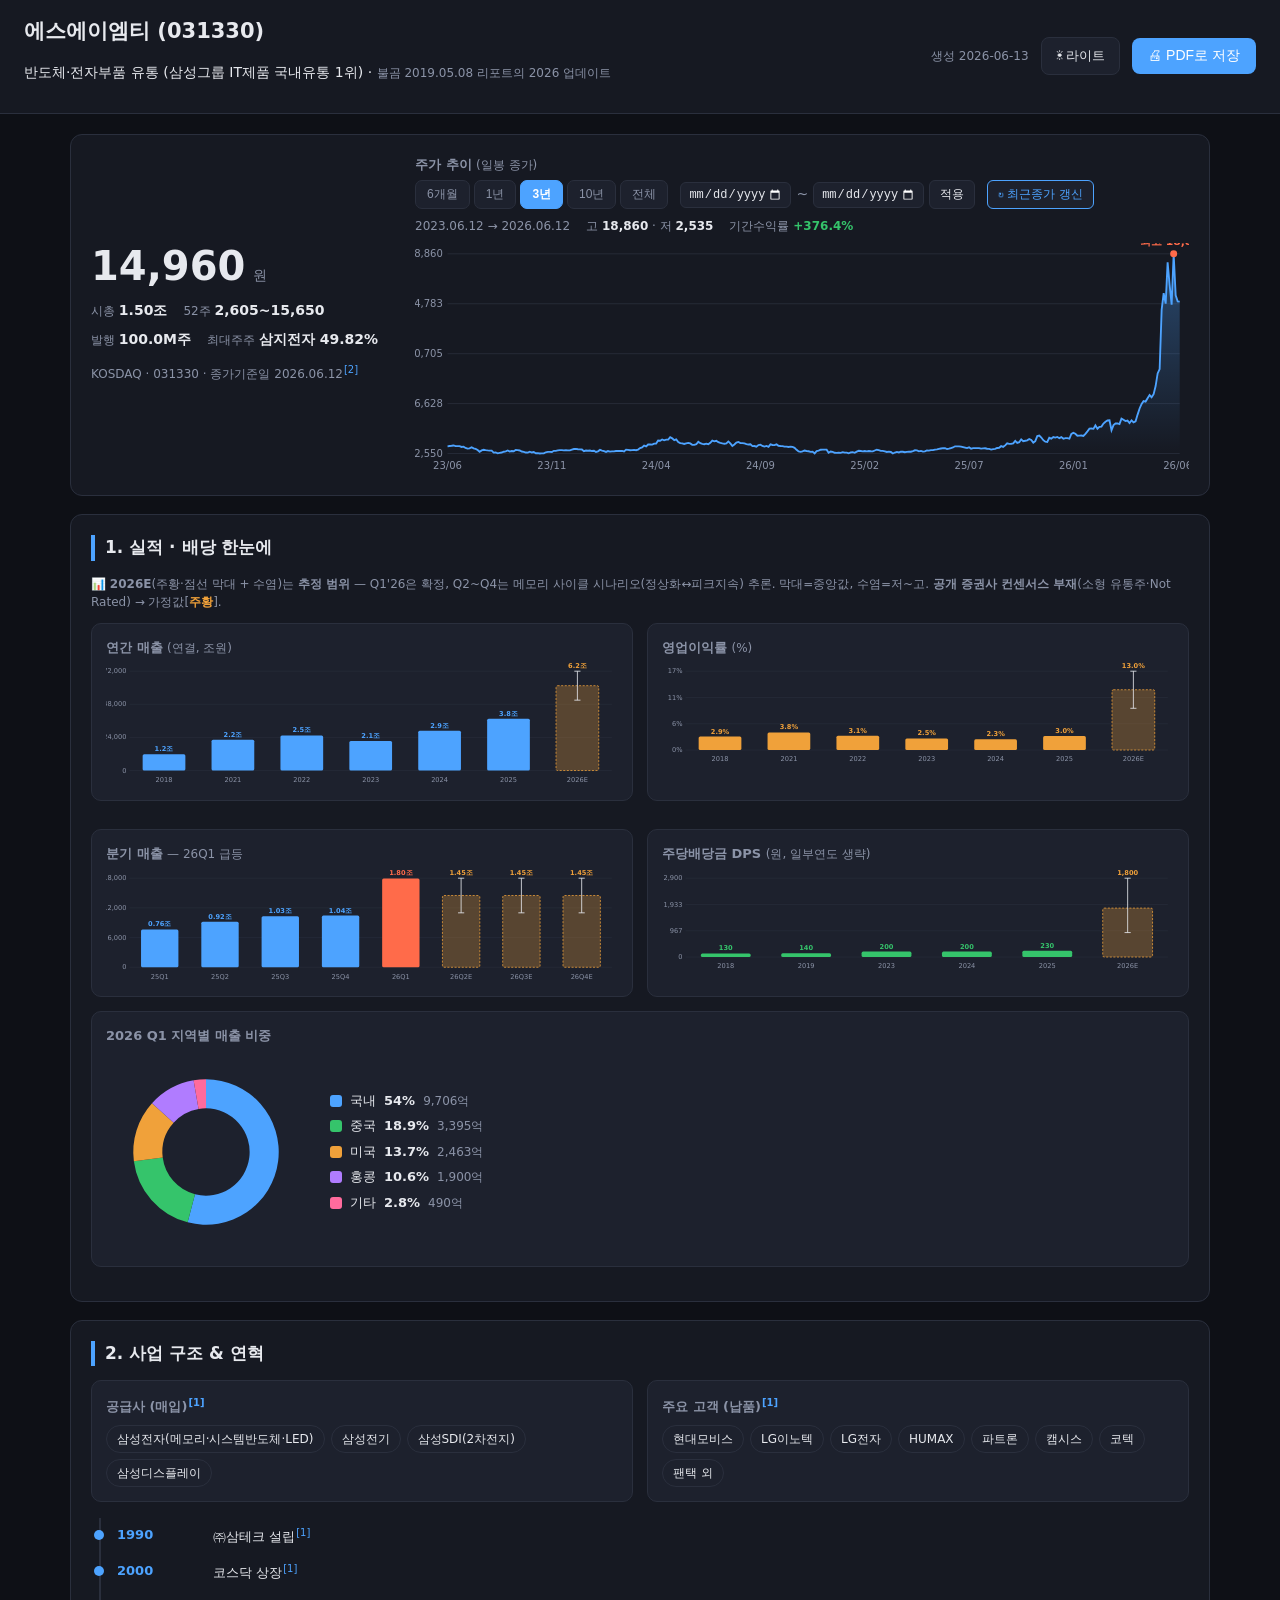
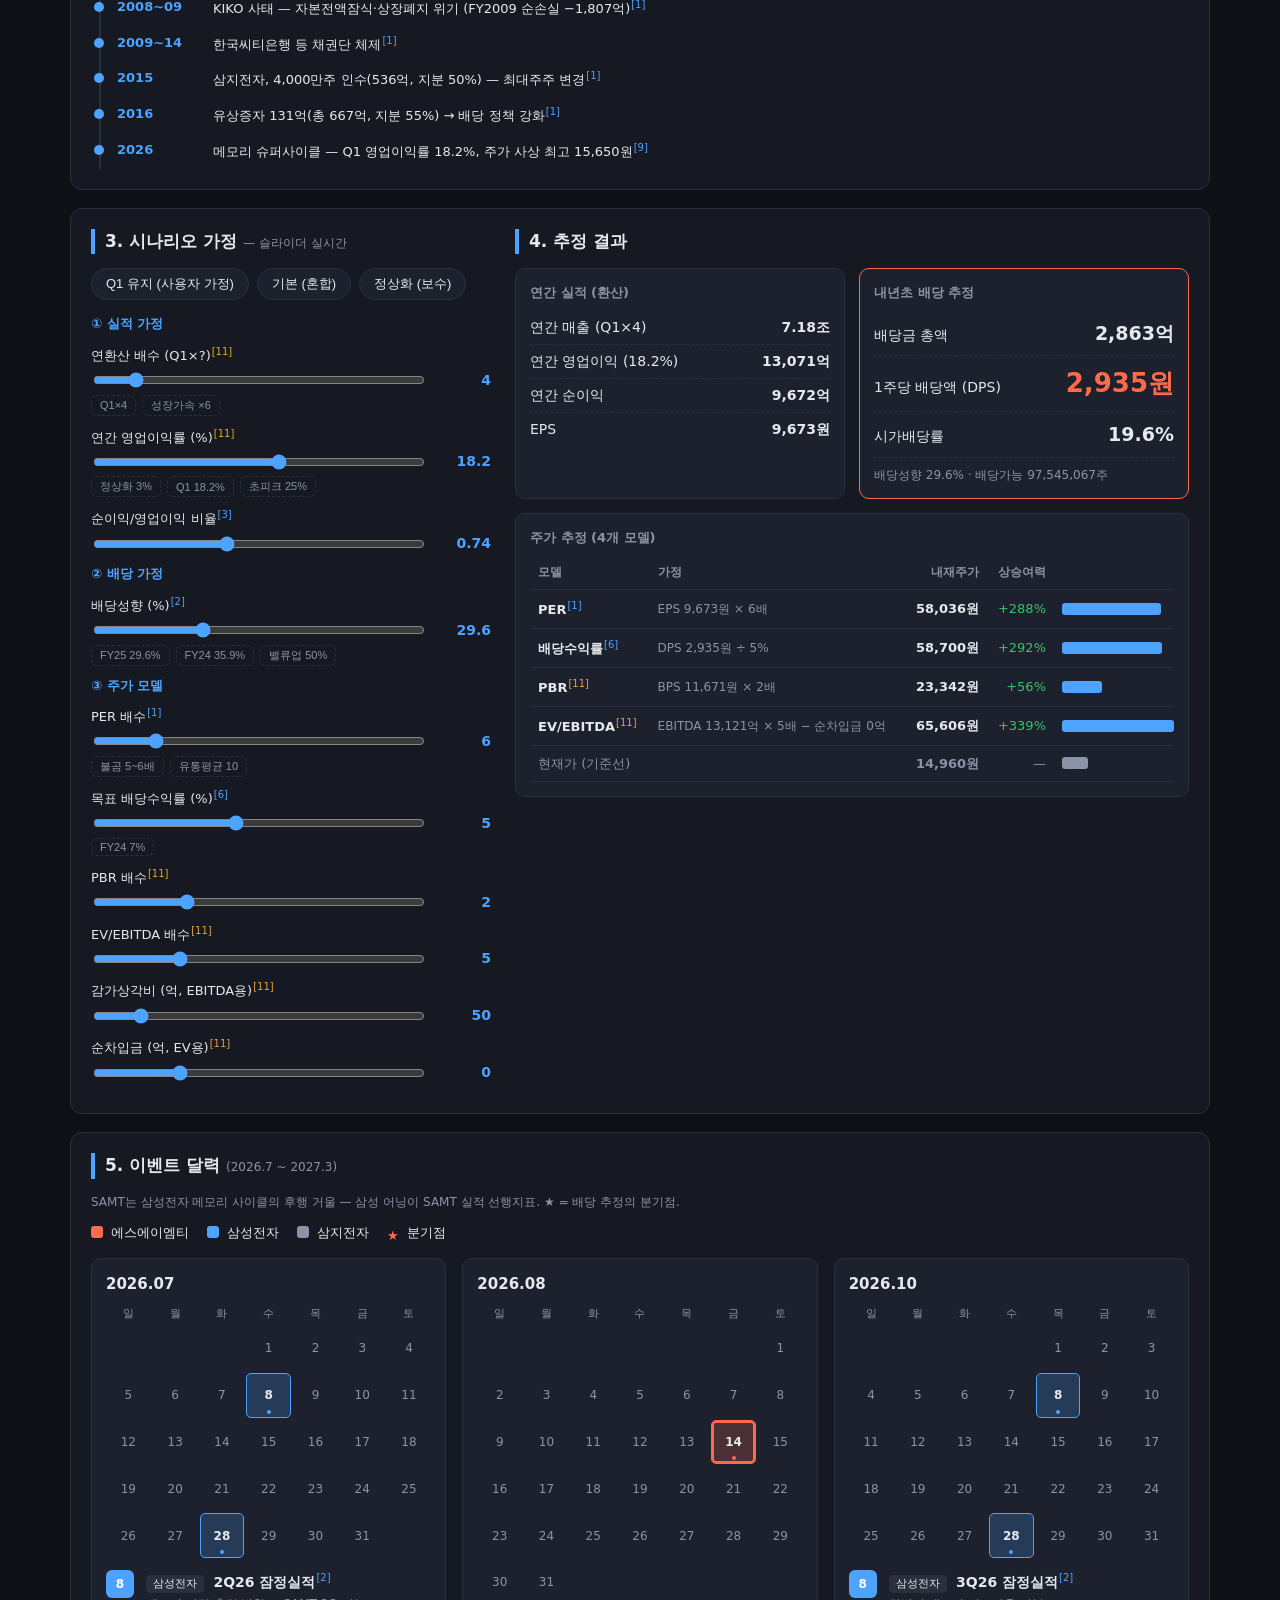
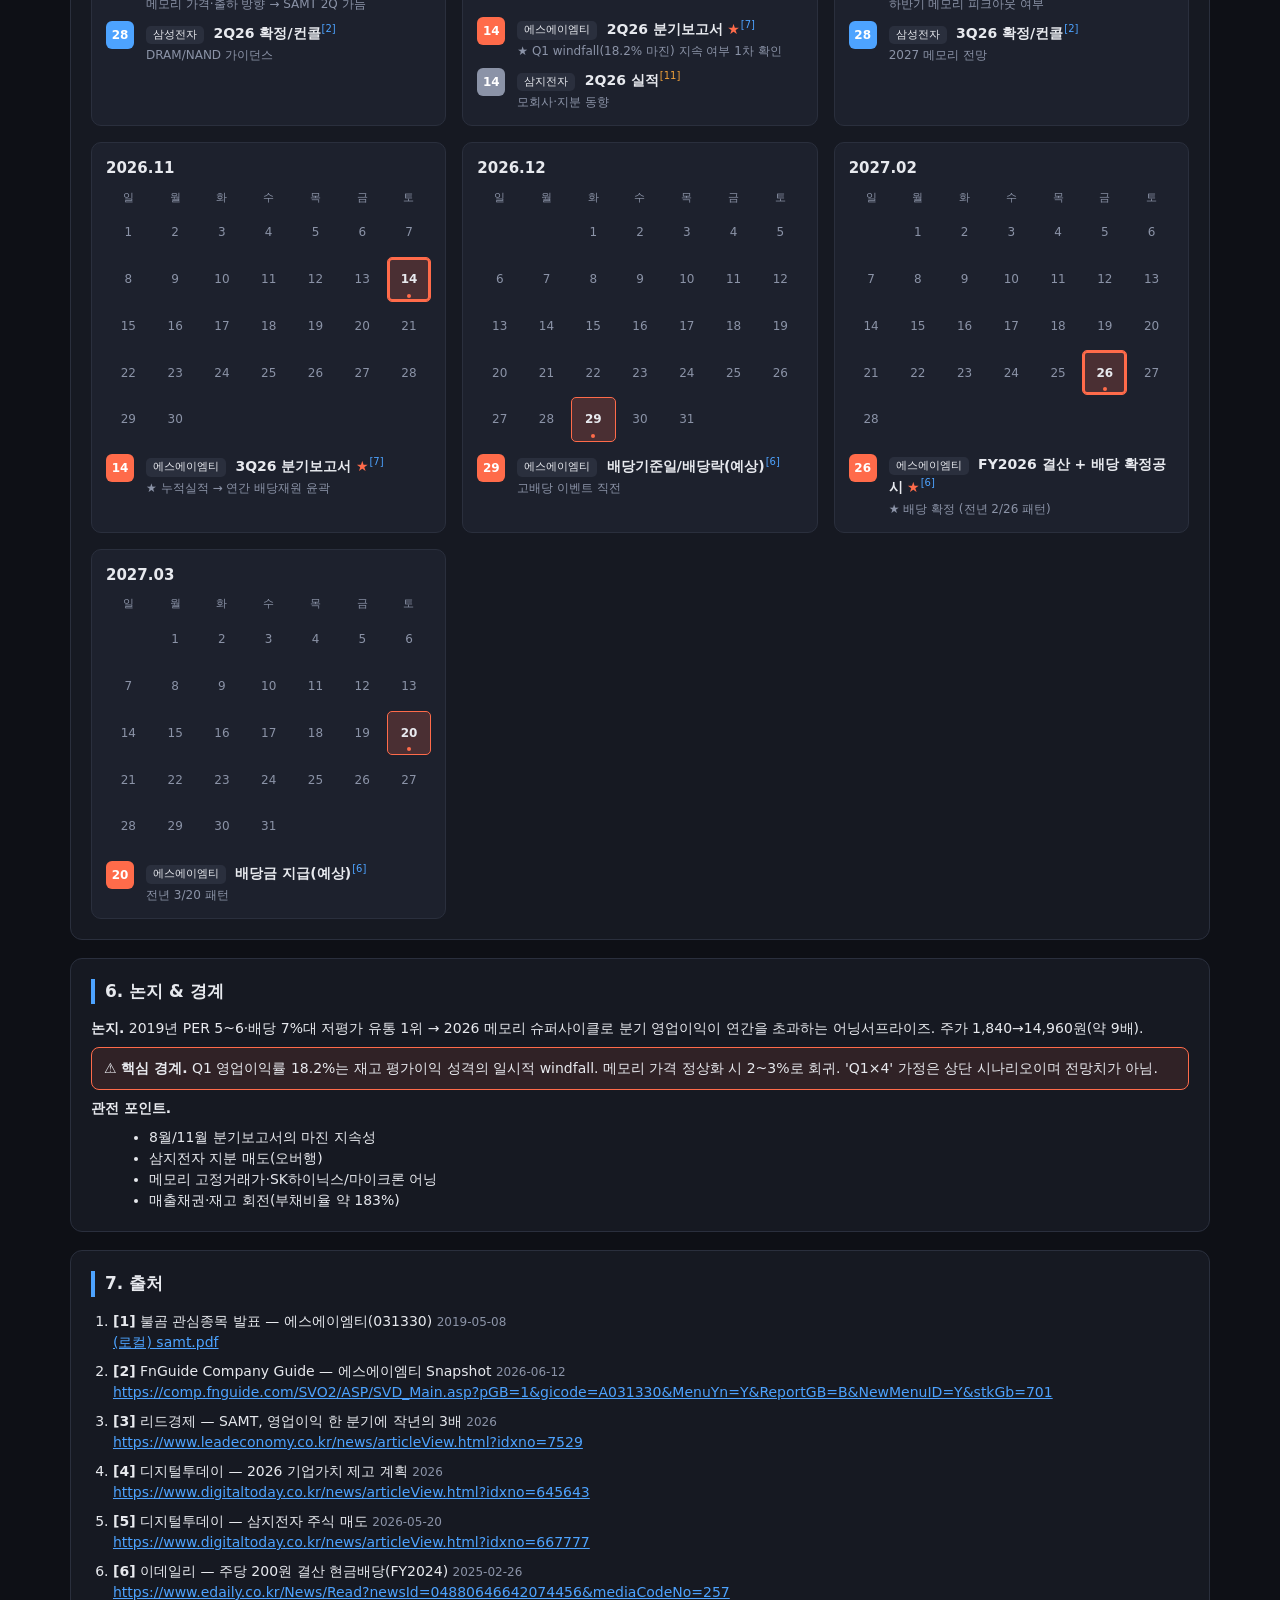
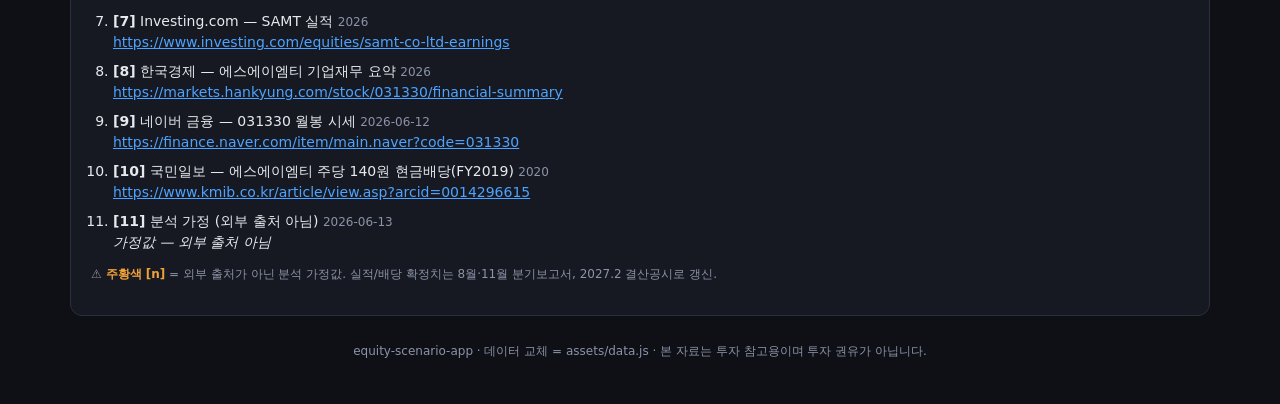
==== commit ac02ae6b: "samt: 라이트/다크 테마 토글 + 갱신 프록시 corsproxy 우선(즉시 작동) + 테마연동 버튼색 Co-Authored-By: Claude Opus 4.8 (1M conte" ====
--- a/samt/index.html
+++ b/samt/index.html
@@ -14,6 +14,7 @@
     </div>
     <div class="actions">
       <span id="genstamp" class="sub"></span>
+      <button id="themeBtn" class="themebtn">☀ 라이트</button>
       <button id="printBtn">🖨 PDF로 저장</button>
     </div>
   </header>
--- a/samt/assets/style.css
+++ b/samt/assets/style.css
@@ -2,6 +2,11 @@
   --bg:#0e1016; --panel:#161922; --card:#1d212d; --line:#2a2f3d;
   --tx:#e7e9ee; --sub:#8b93a7; --acc:#4da3ff; --hot:#ff6b4a; --up:#35c46b; --down:#ff5d6c; --assume:#f0a13a;
 }
+:root.light{
+  --bg:#eef1f5; --panel:#ffffff; --card:#f6f7f9; --line:#e2e6ec;
+  --tx:#1a1d24; --sub:#5b6472; --acc:#2563eb; --hot:#e2533a; --up:#16a34a; --down:#dc2626; --assume:#c2790f;
+}
+:root,body{transition:background-color .2s,color .2s}
 *{box-sizing:border-box}
 body{margin:0;background:var(--bg);color:var(--tx);font-family:"Segoe UI","Malgun Gothic",system-ui,sans-serif;font-size:14px;line-height:1.5}
 h1{font-size:21px;margin:0} h2{font-size:17px;margin:0 0 14px;border-left:4px solid var(--acc);padding-left:10px}
@@ -14,6 +19,8 @@
 .actions{display:flex;align-items:center;gap:12px;white-space:nowrap}
 #printBtn{background:var(--acc);color:#fff;border:0;border-radius:8px;padding:9px 16px;font-size:14px;cursor:pointer}
 #printBtn:hover{filter:brightness(1.1)}
+.themebtn{background:var(--card);color:var(--tx);border:1px solid var(--line);border-radius:8px;padding:9px 14px;font-size:13px;cursor:pointer}
+.themebtn:hover{border-color:var(--acc);color:var(--acc)}
 
 main{max-width:1180px;margin:0 auto;padding:20px}
 .panel{background:var(--panel);border:1px solid var(--line);border-radius:12px;padding:20px;margin-bottom:18px}
@@ -49,7 +56,7 @@
 .chart .grid{stroke:var(--line);stroke-width:1}
 .chart .yl,.chart .xl{fill:var(--sub);font-size:13px;font-family:inherit}
 .chart .bl{font-size:13px;font-weight:700}
-.chart .wk{stroke:#e7e9ee;stroke-width:1.6}
+.chart .wk{stroke:var(--tx);stroke-width:1.6}
 .chart .mklab{font-size:14px;font-weight:700}
 .cb{background:var(--card);border:1px solid var(--line);border-radius:10px;padding:14px;margin-bottom:14px}
 .grid2{display:grid;grid-template-columns:1fr 1fr;gap:14px}
@@ -66,7 +73,7 @@
 @media(max-width:760px){.profile{grid-template-columns:1fr}}
 .pcard{background:var(--card);border:1px solid var(--line);border-radius:10px;padding:14px}
 .chips{display:flex;flex-wrap:wrap;gap:6px}
-.chip{background:#222736;border:1px solid var(--line);border-radius:14px;padding:4px 10px;font-size:12px}
+.chip{background:var(--card);border:1px solid var(--line);border-radius:14px;padding:4px 10px;font-size:12px}
 .timeline{display:flex;flex-direction:column;gap:0;border-left:2px solid var(--line);margin-left:8px;padding-left:0}
 .tl{display:grid;grid-template-columns:84px 1fr;gap:12px;padding:7px 0 7px 16px;position:relative}
 .tl::before{content:"";position:absolute;left:-7px;top:12px;width:10px;height:10px;border-radius:50%;background:var(--acc)}
@@ -119,7 +126,7 @@
 .cal .grid{display:grid;grid-template-columns:repeat(7,1fr);gap:2px}
 .cell{aspect-ratio:1;display:flex;align-items:center;justify-content:center;font-size:12px;color:var(--sub);border-radius:5px;position:relative}
 .cell.empty{visibility:hidden}
-.cell.ev{background:color-mix(in srgb,var(--ec) 22%,transparent);color:#fff;font-weight:700;border:1px solid var(--ec)}
+.cell.ev{background:color-mix(in srgb,var(--ec) 20%,transparent);color:var(--tx);font-weight:700;border:1px solid var(--ec)}
 .cell.ev.star{box-shadow:0 0 0 2px var(--hot) inset}
 .cell .dot{position:absolute;bottom:3px;width:4px;height:4px;border-radius:50%;background:var(--ec)}
 .elists{margin-top:12px;display:flex;flex-direction:column;gap:8px}
@@ -131,7 +138,7 @@
 
 /* narrative / sources */
 .narrative p{margin:8px 0}.narrative ul{margin:6px 0 0 18px}
-.narrative .warn{background:#241c1c;border:1px solid var(--hot);border-radius:8px;padding:10px 12px}
+.narrative .warn{background:color-mix(in srgb,var(--hot) 11%,var(--panel));border:1px solid var(--hot);border-radius:8px;padding:10px 12px}
 .sources{margin:0;padding-left:22px}.sources li{margin:8px 0}
 .assref-legend{color:var(--assume);font-weight:700}
 sup.fn{color:var(--acc);font-size:10px;cursor:help;margin-left:1px}
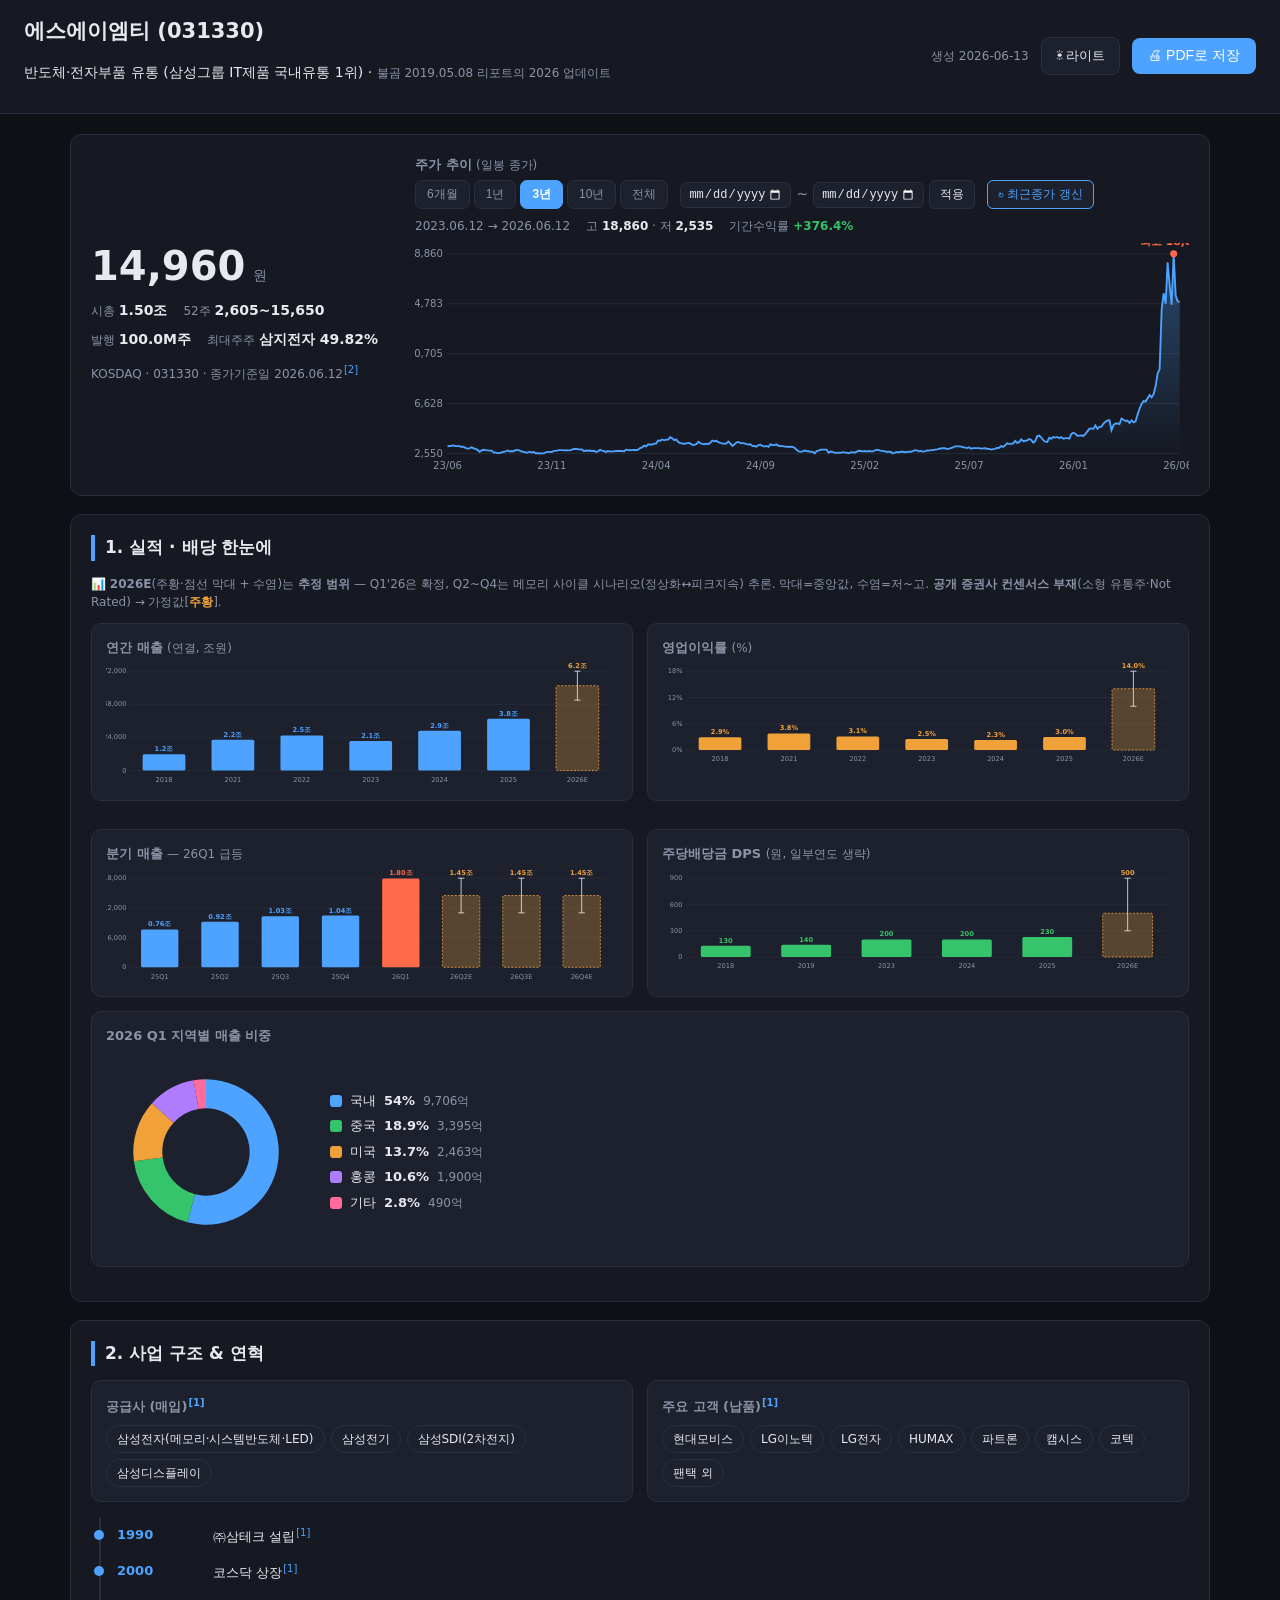
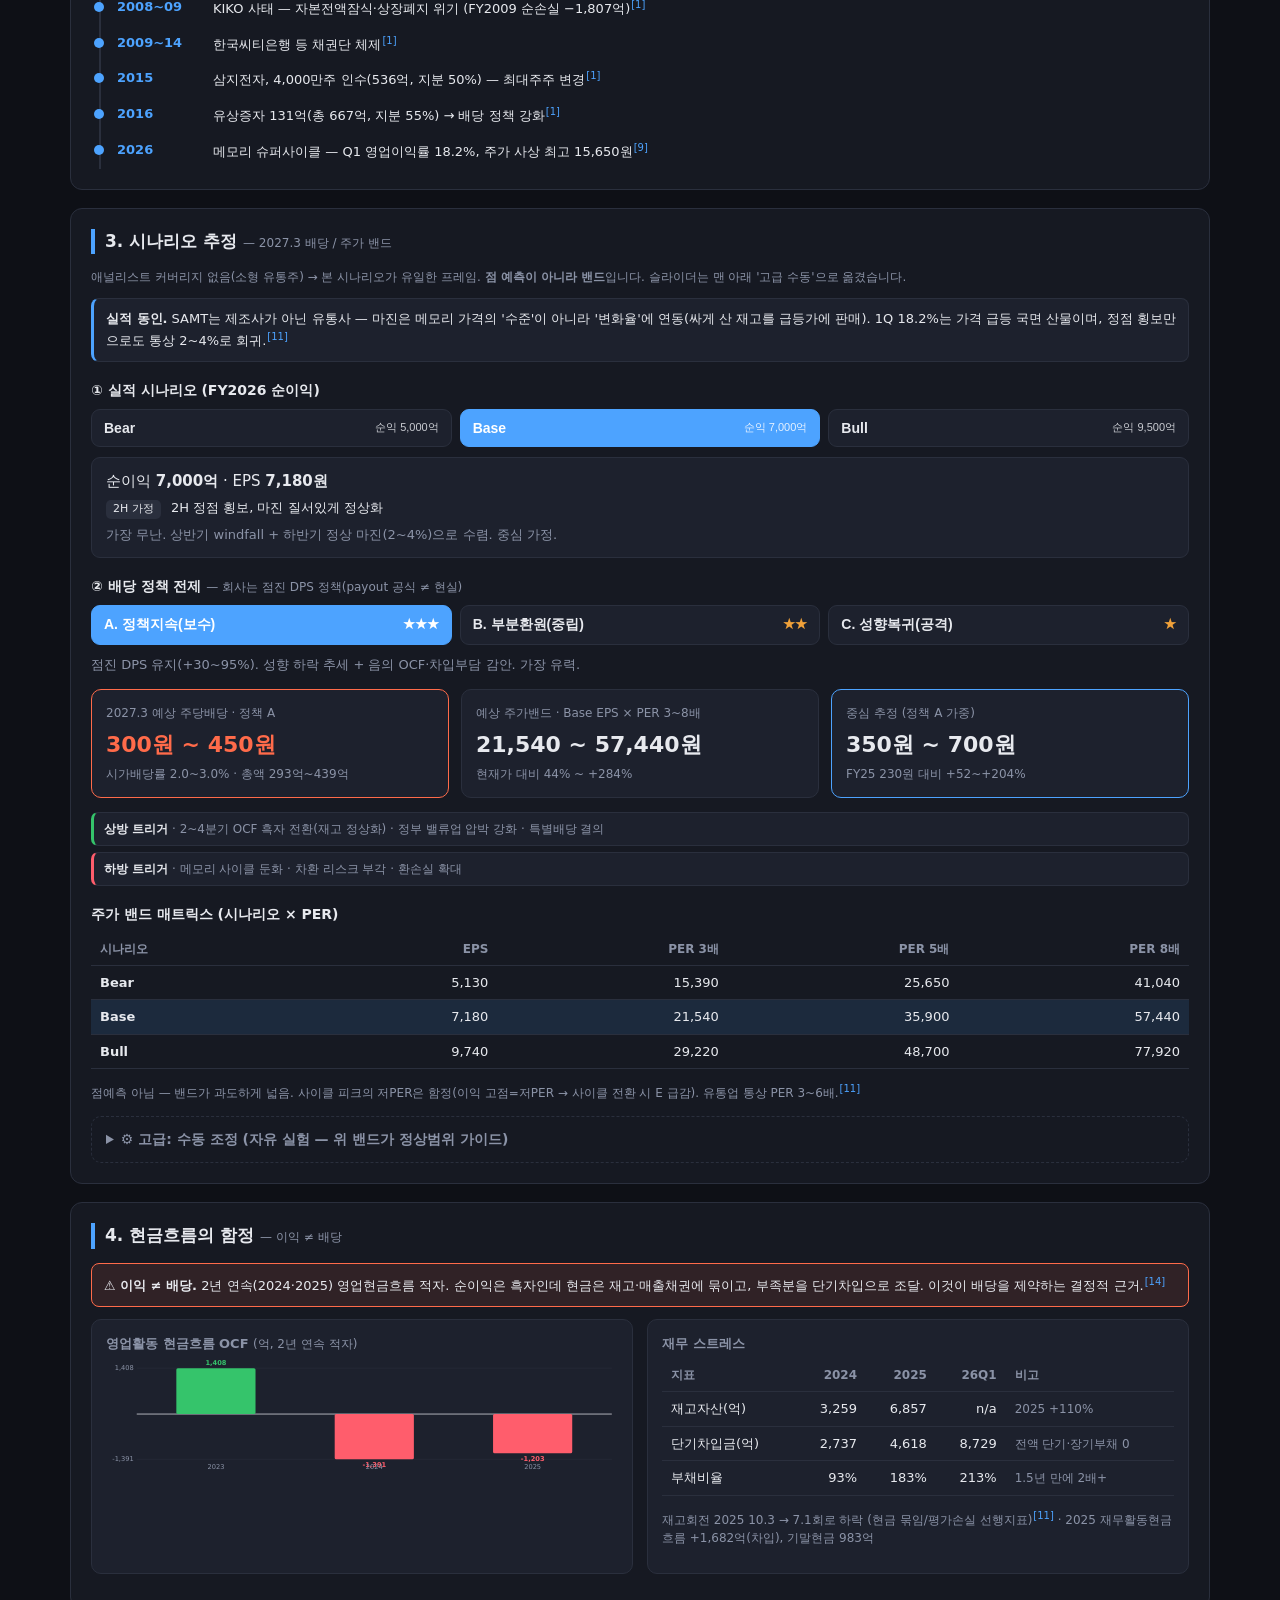
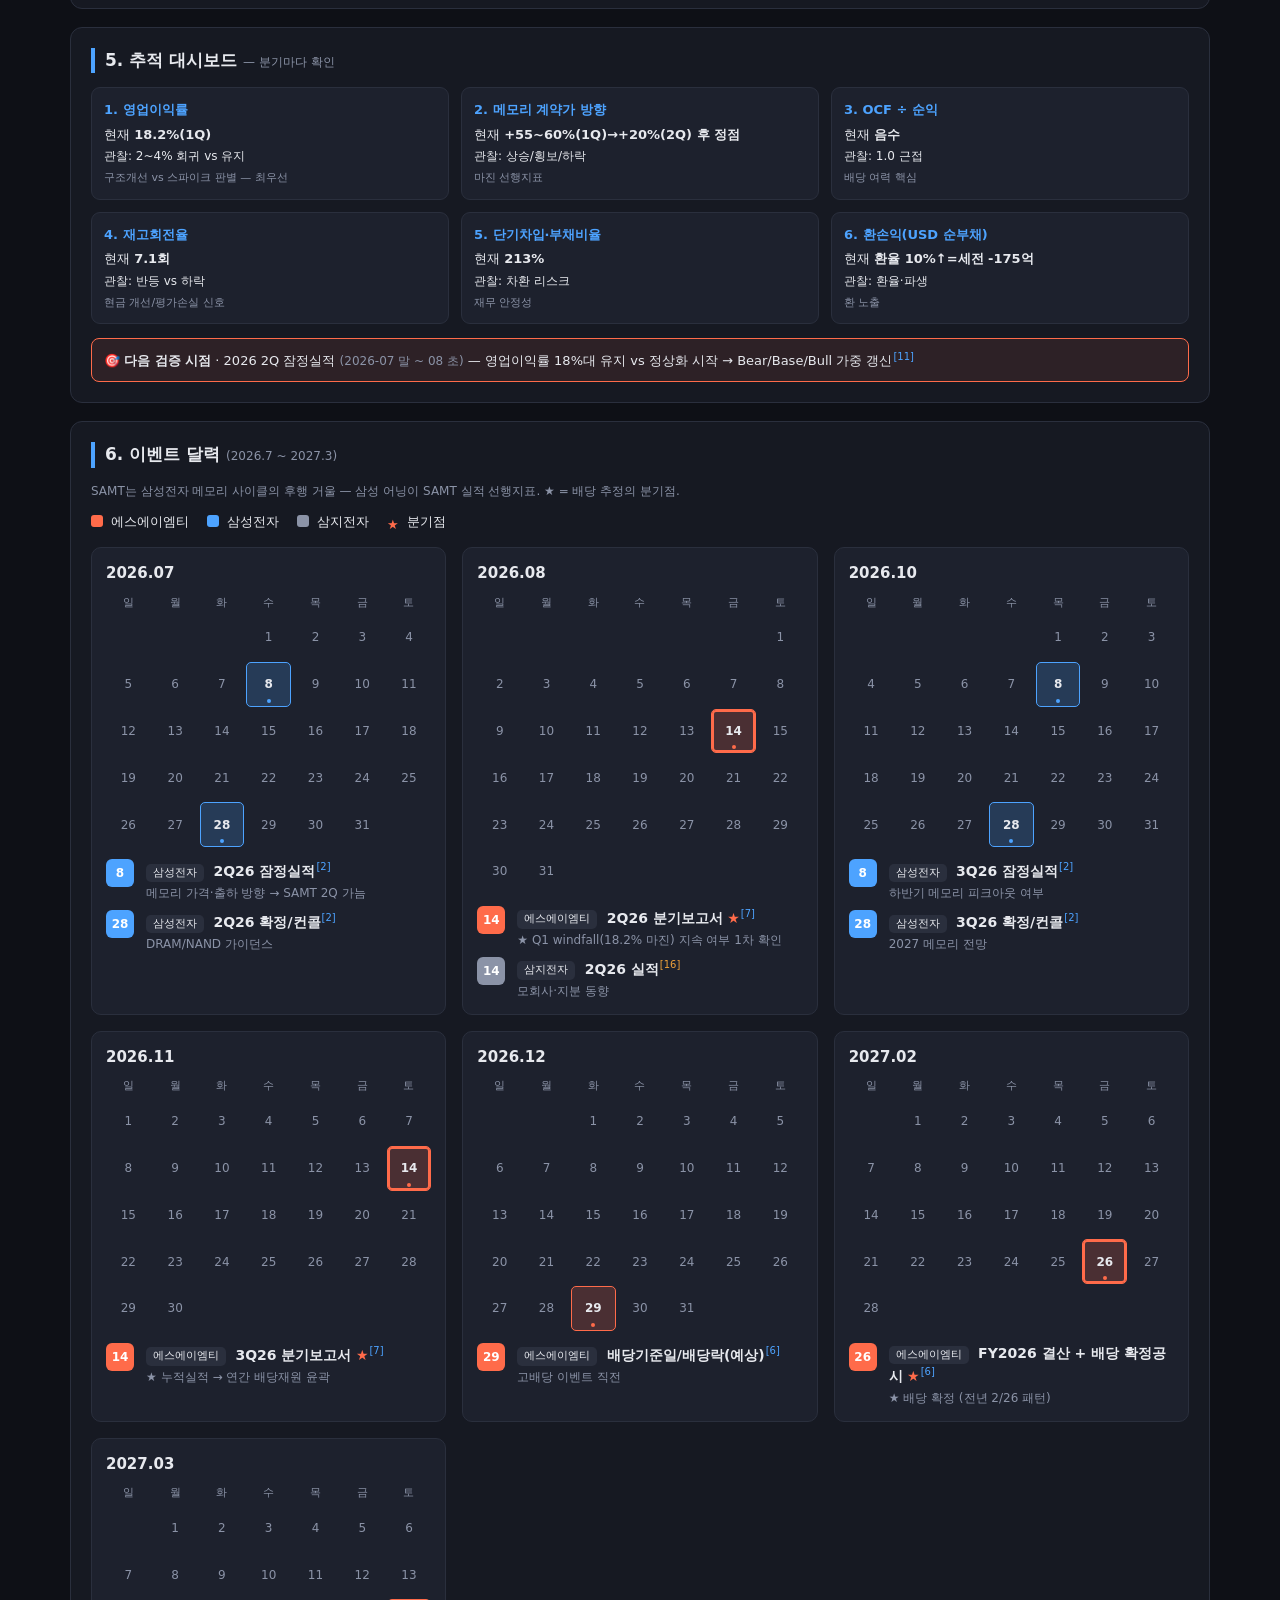
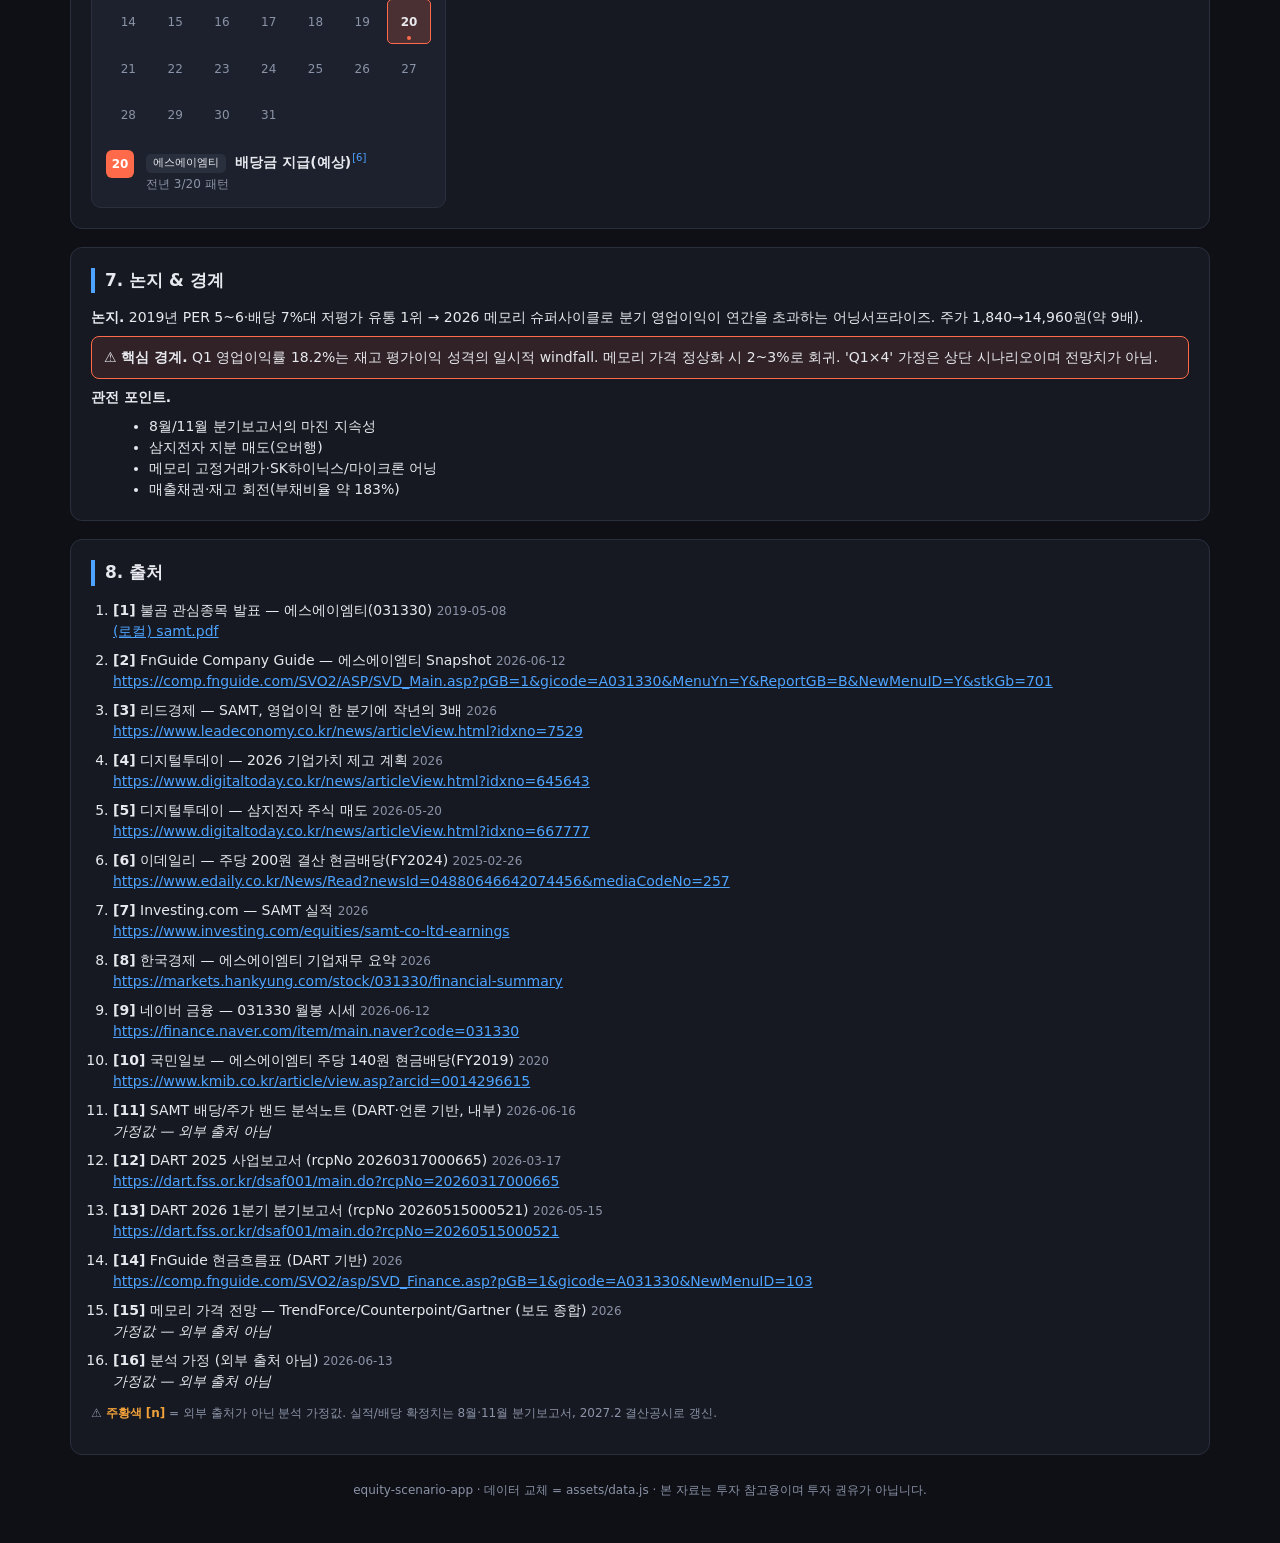
==== commit 16299014: "samt: 시나리오/정책 프리셋 + DPS·주가 밴드 + 현금흐름 함정(OCF 실측) + 추적 대시보드 - 자유 슬라이더 → Bear/Base/Bull 시나리오 + 정책 A/B/C" ====
--- a/samt/index.html
+++ b/samt/index.html
@@ -4,7 +4,7 @@
   <meta charset="UTF-8">
   <meta name="viewport" content="width=device-width, initial-scale=1.0">
   <title>에스에이엠티(031330) 시나리오 분석</title>
-  <link rel="stylesheet" href="assets/style.css">
+  <link rel="stylesheet" href="assets/style.css?v=6">
 </head>
 <body>
   <header class="top">
@@ -60,26 +60,65 @@
       <div id="timeline" class="timeline"></div>
     </section>
 
-    <!-- 시나리오 -->
-    <section class="panel split">
-      <div class="left">
-        <h2>3. 시나리오 가정 <span class="sub">— 슬라이더 실시간</span></h2>
-        <div id="presets" class="presets"></div>
-        <div id="sliders"></div>
+    <!-- 시나리오 추정 -->
+    <section class="panel">
+      <h2>3. 시나리오 추정 <span class="sub">— 2027.3 배당 / 주가 밴드</span></h2>
+      <p class="sub">애널리스트 커버리지 없음(소형 유통주) → 본 시나리오가 유일한 프레임. <b>점 예측이 아니라 밴드</b>입니다. 슬라이더는 맨 아래 '고급 수동'으로 옮겼습니다.</p>
+      <p id="scnDriver" class="driver"></p>
+
+      <h3 class="subh">① 실적 시나리오 (FY2026 순이익)</h3>
+      <div id="scnTabs" class="seg"></div>
+      <div id="scnDetail" class="scndetail"></div>
+
+      <h3 class="subh">② 배당 정책 전제 <span class="sub">— 회사는 점진 DPS 정책(payout 공식 ≠ 현실)</span></h3>
+      <div id="polTabs" class="seg"></div>
+      <div id="polDetail"></div>
+
+      <div id="combo" class="combo"></div>
+      <div id="scnTriggers" class="triggers"></div>
+
+      <h3 class="subh">주가 밴드 매트릭스 (시나리오 × PER)</h3>
+      <div id="priceBandTbl"></div>
+
+      <details class="adv">
+        <summary>⚙ 고급: 수동 조정 (자유 실험 — 위 밴드가 정상범위 가이드)</summary>
+        <p class="sub">아래 배당값은 <b>단순 payout 공식</b>이라 현실(점진 DPS)보다 과대추정됩니다. 위 정책 밴드를 기준으로 보세요.</p>
+        <div class="split">
+          <div class="left">
+            <div id="presets" class="presets"></div>
+            <div id="sliders"></div>
+          </div>
+          <div class="right">
+            <div class="resgrid">
+              <div class="rescard"><h3>연간 실적 (환산)</h3><div id="pnl"></div></div>
+              <div class="rescard hot"><h3>배당 (단순 payout · 과대주의)</h3><div id="divbox"></div></div>
+            </div>
+            <div class="rescard wide"><h3>주가 추정 (4개 모델)</h3><div id="targets"></div></div>
+          </div>
+        </div>
+      </details>
+    </section>
+
+    <!-- 현금흐름의 함정 -->
+    <section class="panel">
+      <h2>4. 현금흐름의 함정 <span class="sub">— 이익 ≠ 배당</span></h2>
+      <p id="cfNote" class="cfnote"></p>
+      <div class="grid2">
+        <div class="cb"><div class="chart-h">영업활동 현금흐름 OCF <span class="sub">(억, 2년 연속 적자)</span></div><div id="cfChart"></div></div>
+        <div class="cb"><div class="chart-h">재무 스트레스</div><div id="balStress"></div></div>
       </div>
-      <div class="right">
-        <h2>4. 추정 결과</h2>
-        <div class="resgrid">
-          <div class="rescard"><h3>연간 실적 (환산)</h3><div id="pnl"></div></div>
-          <div class="rescard hot"><h3>내년초 배당 추정</h3><div id="divbox"></div></div>
-        </div>
-        <div class="rescard wide"><h3>주가 추정 (4개 모델)</h3><div id="targets"></div></div>
-      </div>
+    </section>
+
+    <!-- 추적 대시보드 -->
+    <section class="panel">
+      <h2>5. 추적 대시보드 <span class="sub">— 분기마다 확인</span></h2>
+      <div id="trackGrid" class="trackgrid"></div>
+      <div id="nextCat" class="nextcat"></div>
     </section>
 
     <!-- 이벤트 달력 -->
     <section class="panel">
-      <h2>5. 이벤트 달력 <span class="sub">(2026.7 ~ 2027.3)</span></h2>
+      <h2>6. 이벤트 달력 <span class="sub">(2026.7 ~ 2027.3)</span></h2>
       <p class="sub">SAMT는 삼성전자 메모리 사이클의 후행 거울 — 삼성 어닝이 SAMT 실적 선행지표. ★ = 배당 추정의 분기점.</p>
       <div id="calLegend" class="callegend"></div>
       <div id="calendar" class="calwrap"></div>
@@ -87,13 +126,13 @@
 
     <!-- 논지 -->
     <section class="panel">
-      <h2>6. 논지 & 경계</h2>
+      <h2>7. 논지 & 경계</h2>
       <div id="narrative" class="narrative"></div>
     </section>
 
     <!-- 출처 -->
     <section class="panel">
-      <h2>7. 출처</h2>
+      <h2>8. 출처</h2>
       <ol id="sources" class="sources"></ol>
       <p class="sub">⚠️ <span class="assref-legend">주황색 [n]</span> = 외부 출처가 아닌 분석 가정값. 실적/배당 확정치는 8월·11월 분기보고서, 2027.2 결산공시로 갱신.</p>
     </section>
@@ -101,8 +140,8 @@
     <footer class="ftr sub">equity-scenario-app · 데이터 교체 = assets/data.js · 본 자료는 투자 참고용이며 투자 권유가 아닙니다.</footer>
   </main>
 
-  <script src="assets/price.js"></script>
-  <script src="assets/data.js"></script>
-  <script src="assets/engine.js"></script>
+  <script src="assets/price.js?v=6"></script>
+  <script src="assets/data.js?v=6"></script>
+  <script src="assets/engine.js?v=6"></script>
 </body>
 </html>
--- a/samt/assets/style.css
+++ b/samt/assets/style.css
@@ -6,7 +6,6 @@
   --bg:#eef1f5; --panel:#ffffff; --card:#f6f7f9; --line:#e2e6ec;
   --tx:#1a1d24; --sub:#5b6472; --acc:#2563eb; --hot:#e2533a; --up:#16a34a; --down:#dc2626; --assume:#c2790f;
 }
-:root,body{transition:background-color .2s,color .2s}
 *{box-sizing:border-box}
 body{margin:0;background:var(--bg);color:var(--tx);font-family:"Segoe UI","Malgun Gothic",system-ui,sans-serif;font-size:14px;line-height:1.5}
 h1{font-size:21px;margin:0} h2{font-size:17px;margin:0 0 14px;border-left:4px solid var(--acc);padding-left:10px}
@@ -145,6 +144,50 @@
 sup.fn.assref{color:var(--assume)}
 .ftr{text-align:center;padding:8px 0 24px}
 
+/* scenario section */
+.subh{font-size:14px;margin:18px 0 8px;color:var(--tx);font-weight:700}
+.driver{background:var(--card);border:1px solid var(--line);border-left:3px solid var(--acc);border-radius:8px;padding:10px 12px;margin:10px 0;font-size:13px}
+.seg{display:flex;flex-wrap:wrap;gap:8px;margin-bottom:10px}
+.segbtn{flex:1;min-width:140px;background:var(--card);border:1px solid var(--line);color:var(--tx);border-radius:9px;padding:10px 12px;cursor:pointer;font-size:14px;font-weight:700;text-align:left;display:flex;justify-content:space-between;align-items:center;gap:8px}
+.segbtn:hover{border-color:var(--acc)}
+.segbtn.on{background:var(--acc);border-color:var(--acc);color:#fff}
+.segbtn .seglab{font-size:11px;font-weight:400;opacity:.85}
+.segbtn .stars{color:#f0a13a;font-size:12px}
+.segbtn.on .stars{color:#fff}
+.scndetail{background:var(--card);border:1px solid var(--line);border-radius:9px;padding:12px 14px;margin-bottom:8px}
+.scndetail .sdtop{font-size:15px;margin-bottom:6px}
+.sdh2{font-size:13px;margin:4px 0}.sdh2 .lbl{display:inline-block;background:var(--line);border-radius:5px;padding:1px 7px;font-size:11px;margin-right:6px}
+.why{font-size:13px;color:var(--sub);margin:6px 0 0;line-height:1.55}
+.combo{display:grid;grid-template-columns:repeat(3,1fr);gap:12px;margin:14px 0}
+@media(max-width:760px){.combo{grid-template-columns:1fr}}
+.cobox{background:var(--card);border:1px solid var(--line);border-radius:10px;padding:14px}
+.cobox.hot{border-color:var(--hot)}.cobox.cen{border-color:var(--acc)}
+.cobox .colab{font-size:12px;color:var(--sub);margin-bottom:6px}
+.cobox .coval{font-size:22px;font-weight:800;font-variant-numeric:tabular-nums}
+.cobox.hot .coval{color:var(--hot)}
+.cobox .cosub{font-size:12px;color:var(--sub);margin-top:4px}
+.triggers{display:flex;flex-direction:column;gap:6px;margin-bottom:10px}
+.trig{font-size:12px;color:var(--sub);background:var(--card);border:1px solid var(--line);border-radius:7px;padding:7px 10px}
+.trig.up{border-left:3px solid var(--up)}.trig.down{border-left:3px solid var(--down)}
+.trig b{color:var(--tx)}
+.pbtbl,.bstbl{width:100%;border-collapse:collapse;font-size:13px}
+.pbtbl th,.pbtbl td,.bstbl th,.bstbl td{padding:7px 9px;border-bottom:1px solid var(--line);text-align:left}
+.pbtbl th,.bstbl th{color:var(--sub);font-size:12px}
+.pbtbl .num,.bstbl .num{text-align:right;font-variant-numeric:tabular-nums}
+.pbtbl tr.act{background:color-mix(in srgb,var(--acc) 12%,transparent)}
+.adv{margin-top:14px;border:1px dashed var(--line);border-radius:10px;padding:0 14px}
+.adv>summary{cursor:pointer;padding:12px 0;font-weight:600;color:var(--sub)}
+.adv>summary:hover{color:var(--acc)}
+.adv[open]{padding-bottom:14px}
+.chart .zero{stroke:var(--tx);stroke-width:1.4}
+.cfnote{background:color-mix(in srgb,var(--hot) 11%,var(--panel));border:1px solid var(--hot);border-radius:8px;padding:10px 12px;font-size:13px;margin-bottom:12px}
+.trackgrid{display:grid;grid-template-columns:repeat(auto-fill,minmax(280px,1fr));gap:12px}
+.tcard{background:var(--card);border:1px solid var(--line);border-radius:9px;padding:12px}
+.tcard .tkn{font-weight:700;font-size:13px;color:var(--acc);margin-bottom:5px}
+.tcard .tnow{font-size:13px}.tcard .twatch{font-size:12px;margin-top:3px}
+.tcard .trole{margin-top:5px;font-size:11px}
+.nextcat{margin-top:14px;background:color-mix(in srgb,var(--hot) 10%,var(--panel));border:1px solid var(--hot);border-radius:8px;padding:10px 12px;font-size:13px}
+
 /* PRINT */
 @media print{
   :root{--bg:#fff;--panel:#fff;--card:#fff;--line:#bbb;--tx:#111;--sub:#555}
